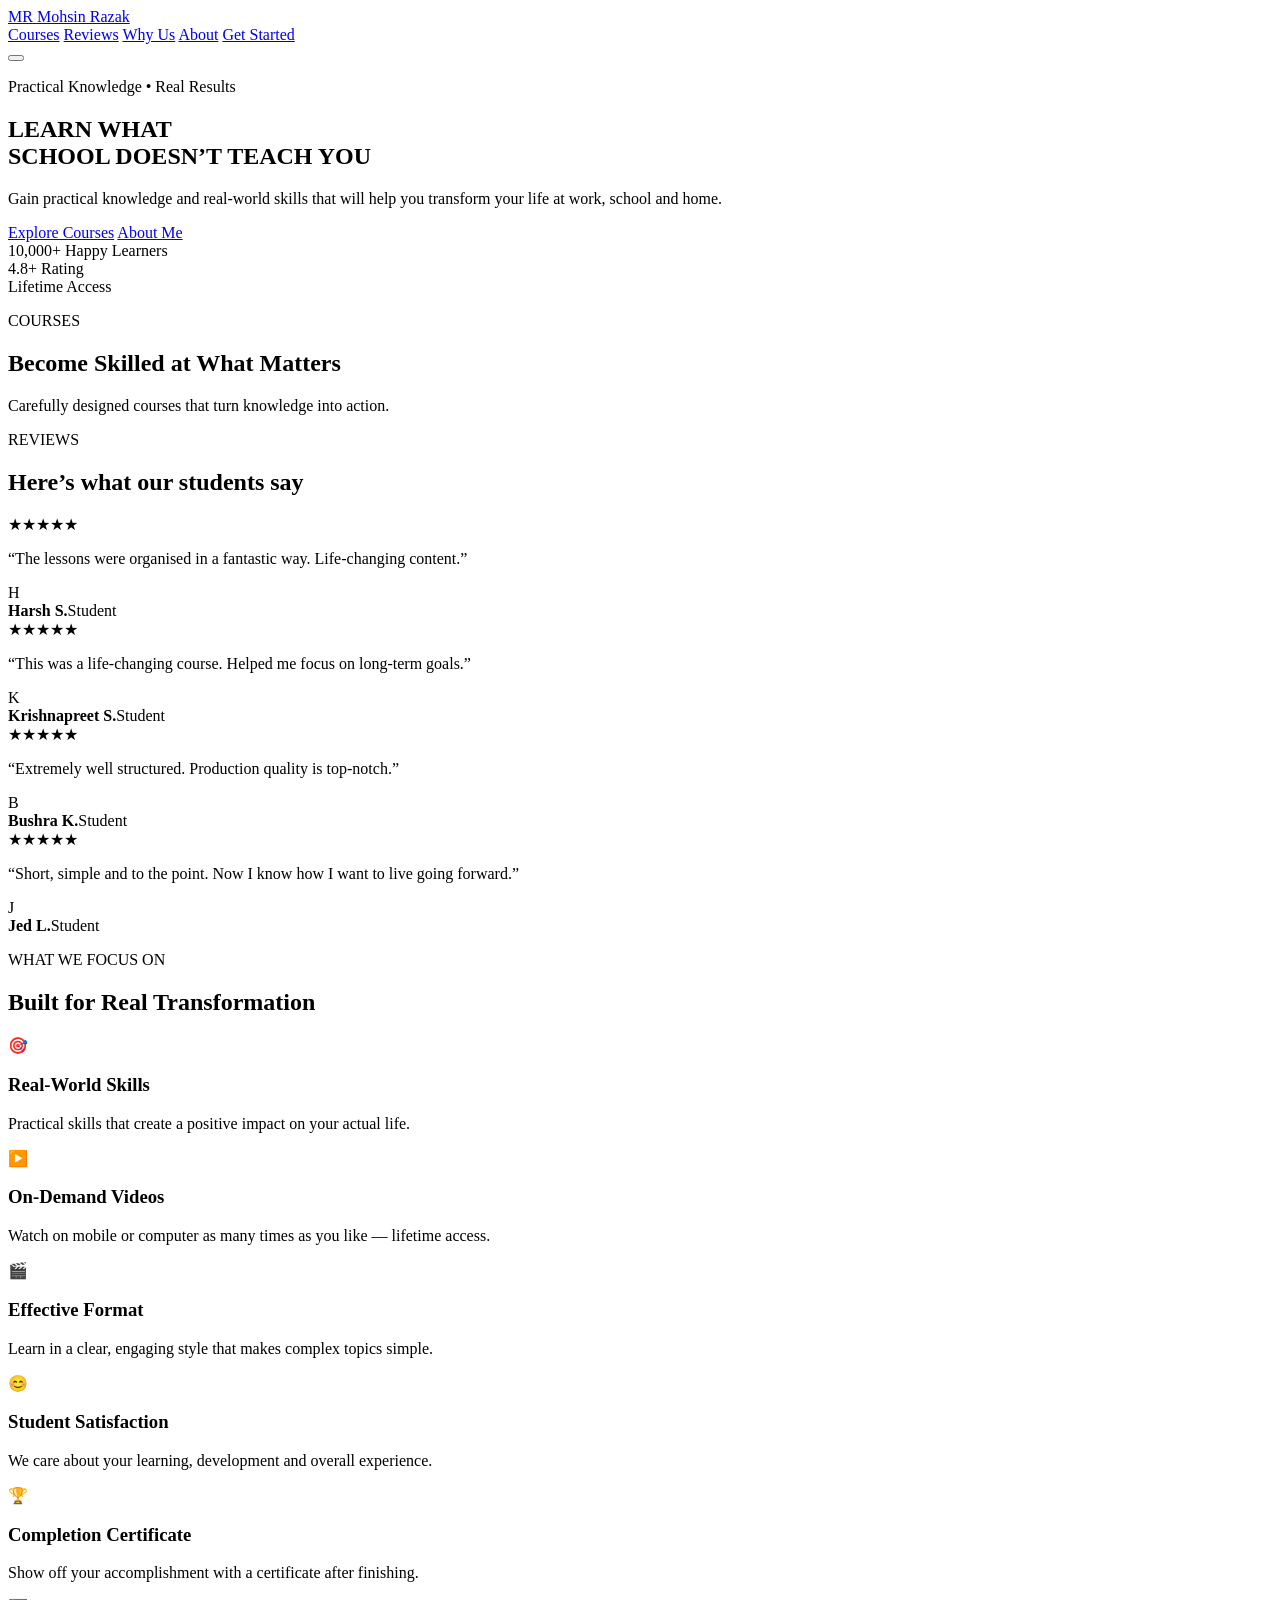
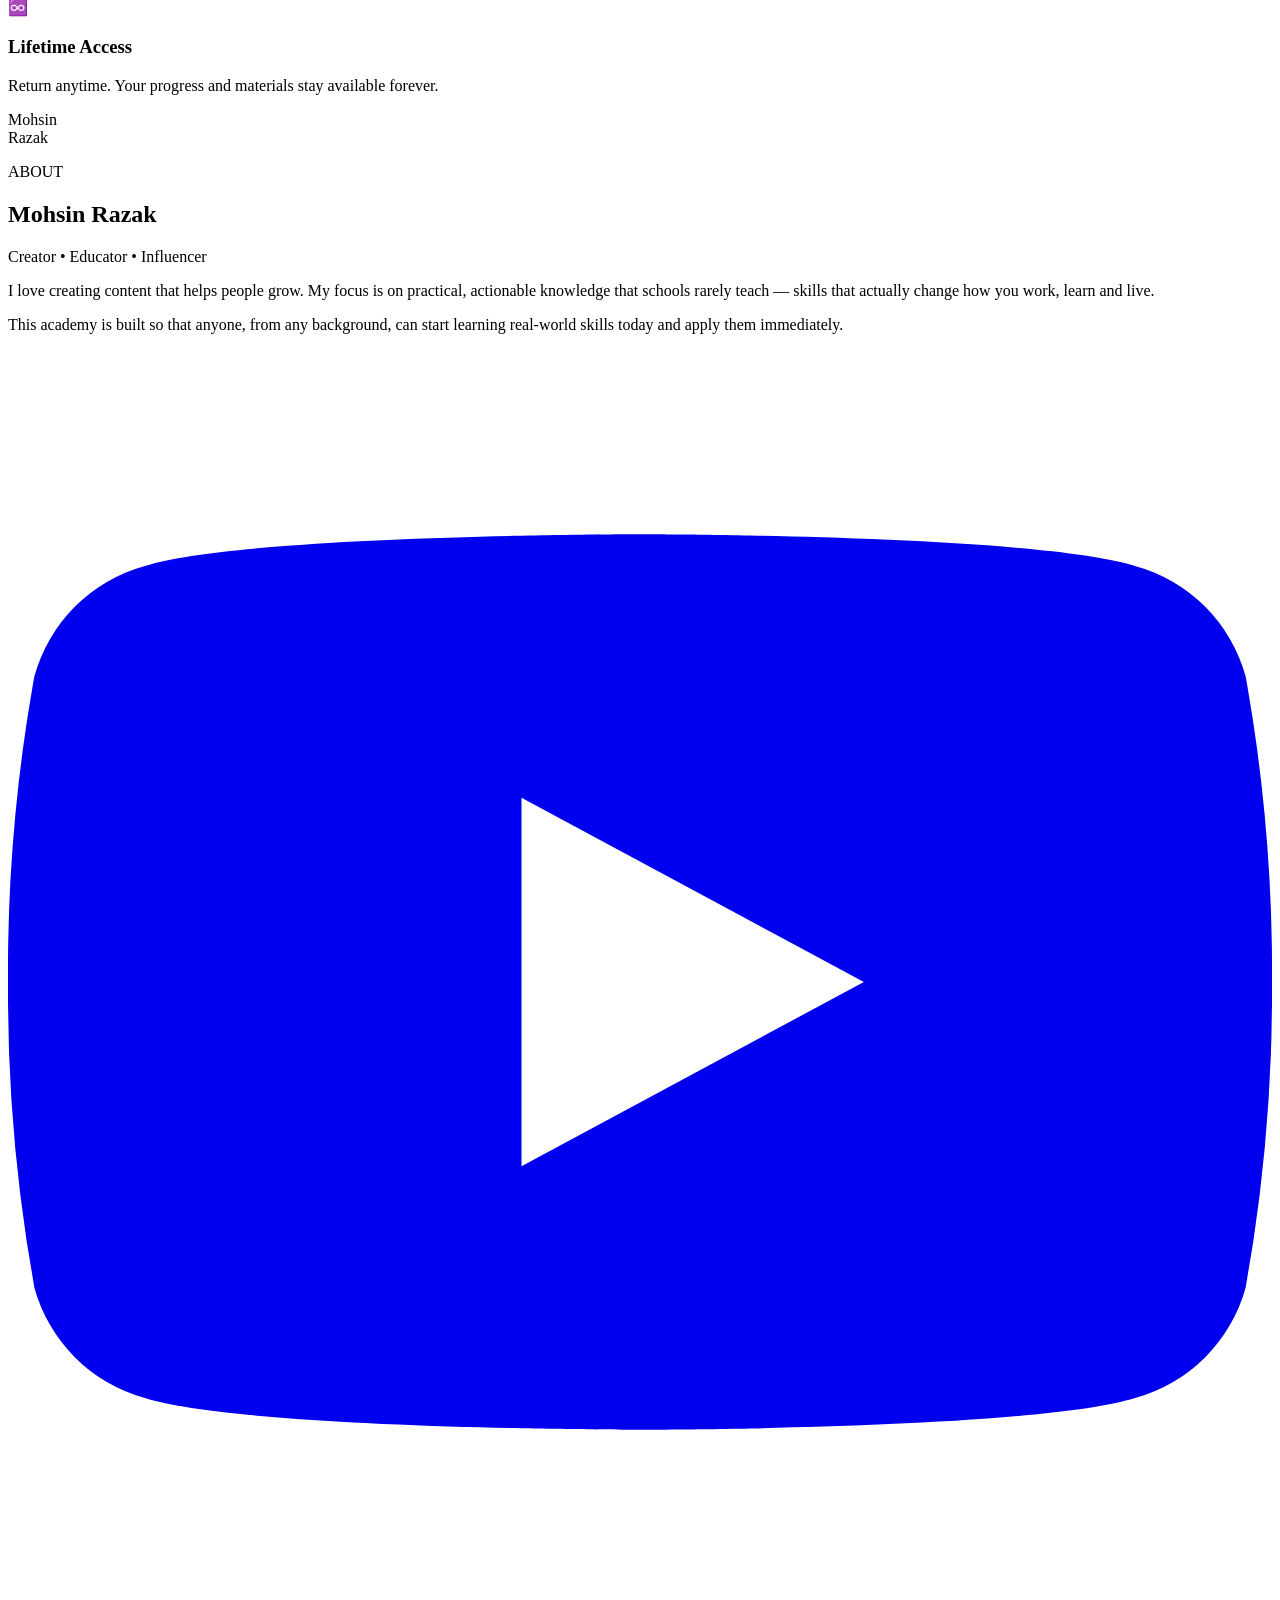
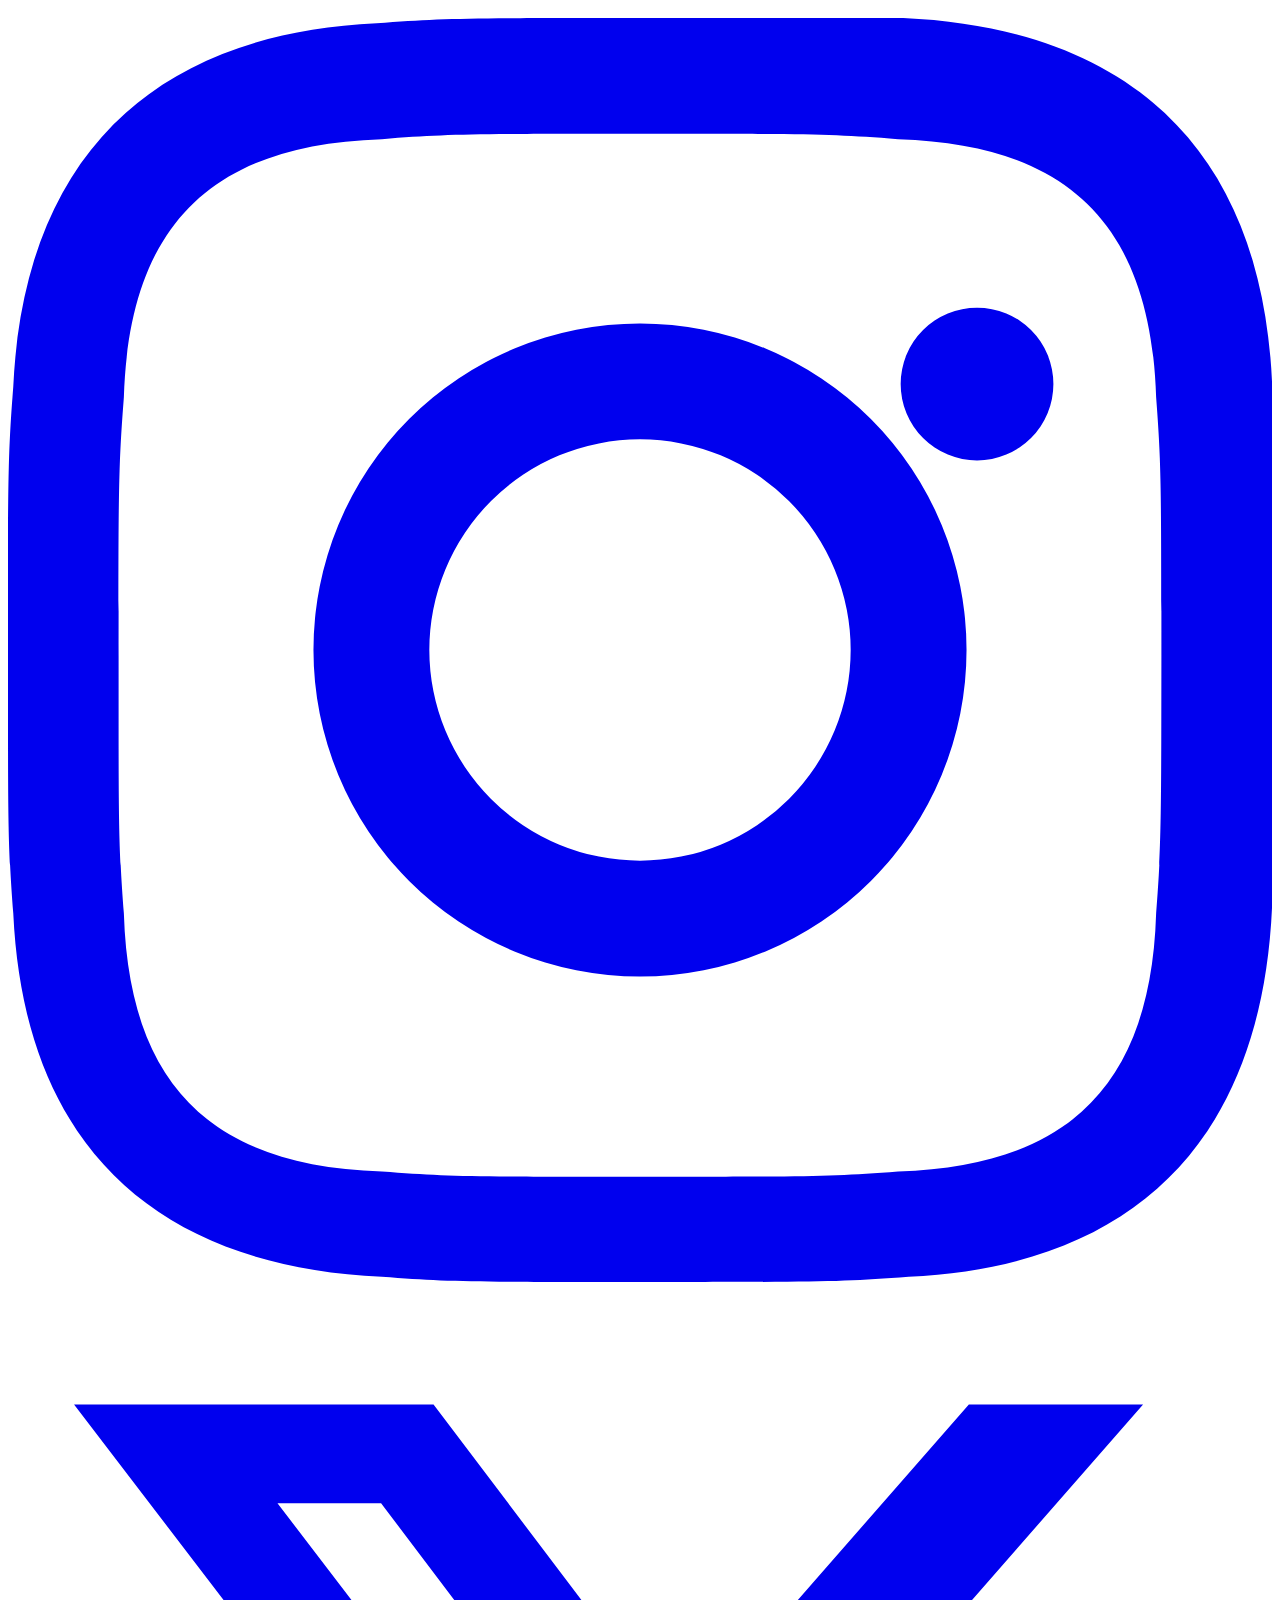
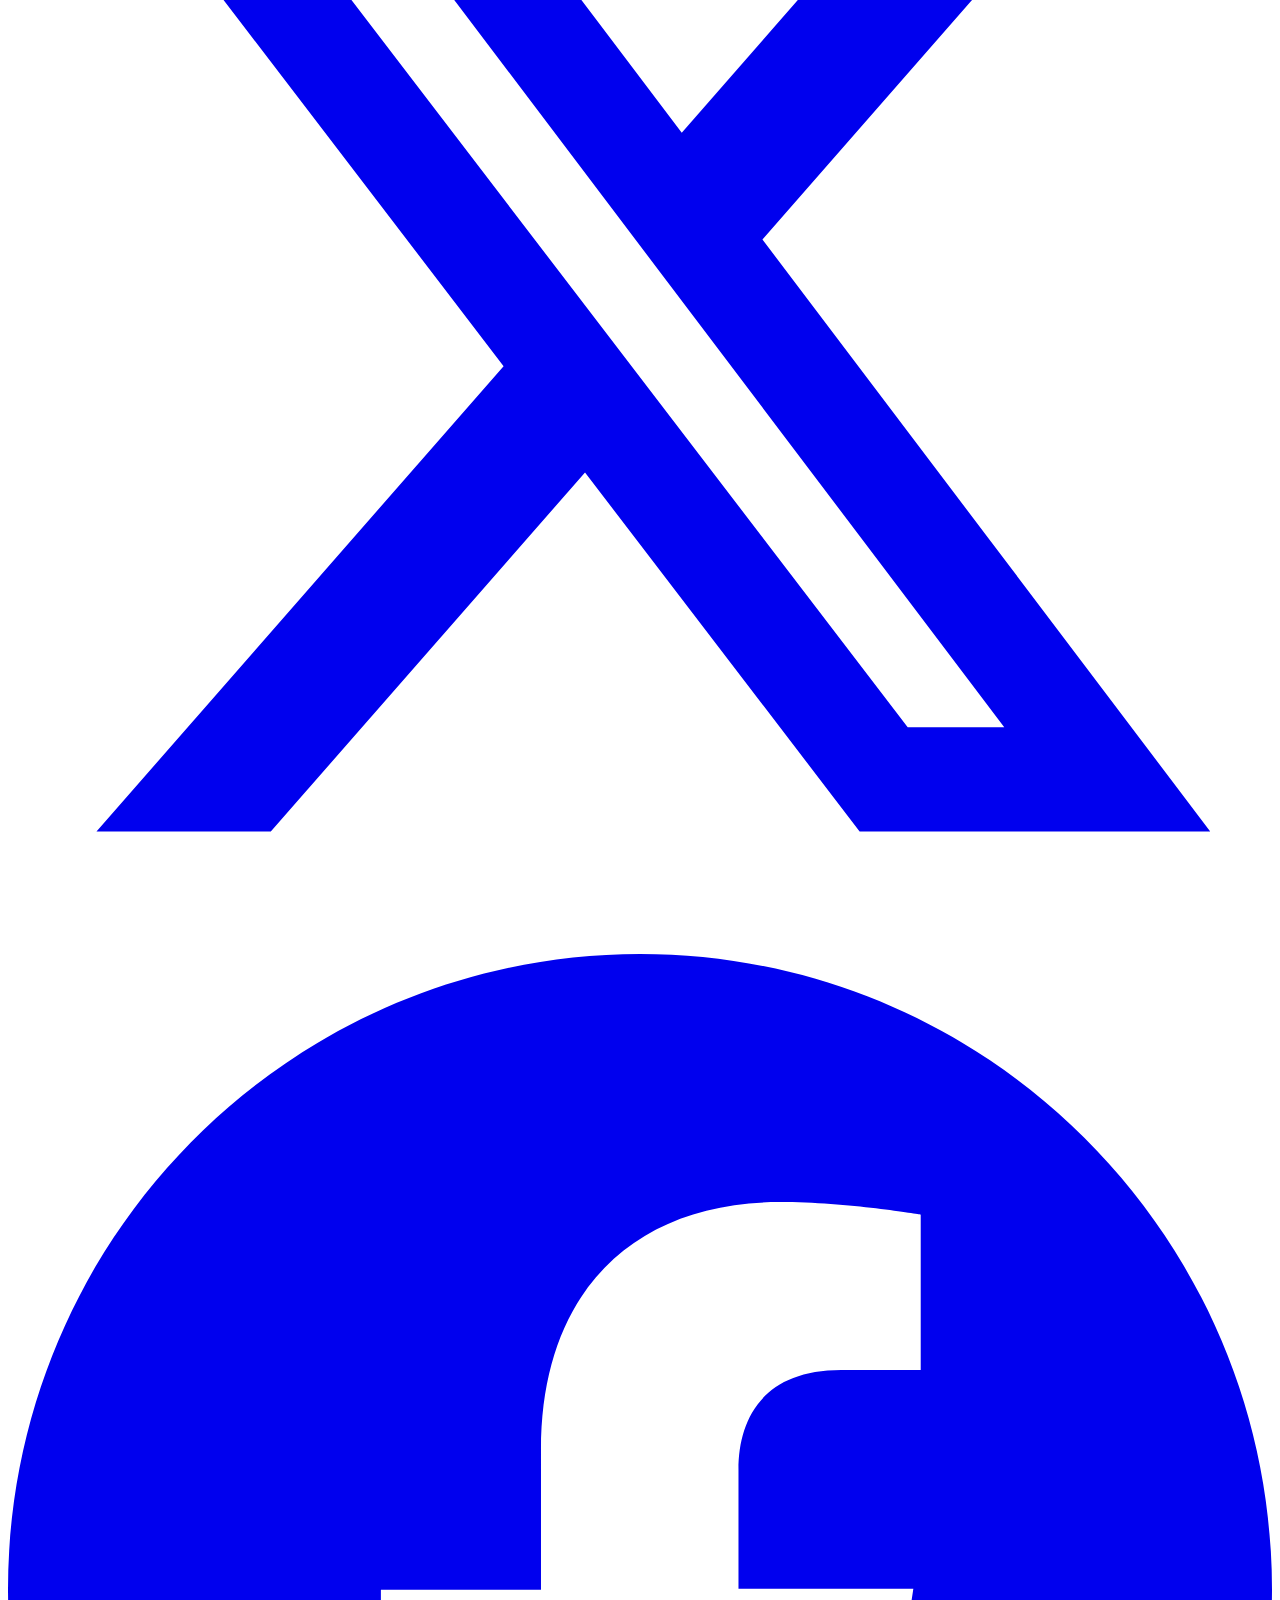
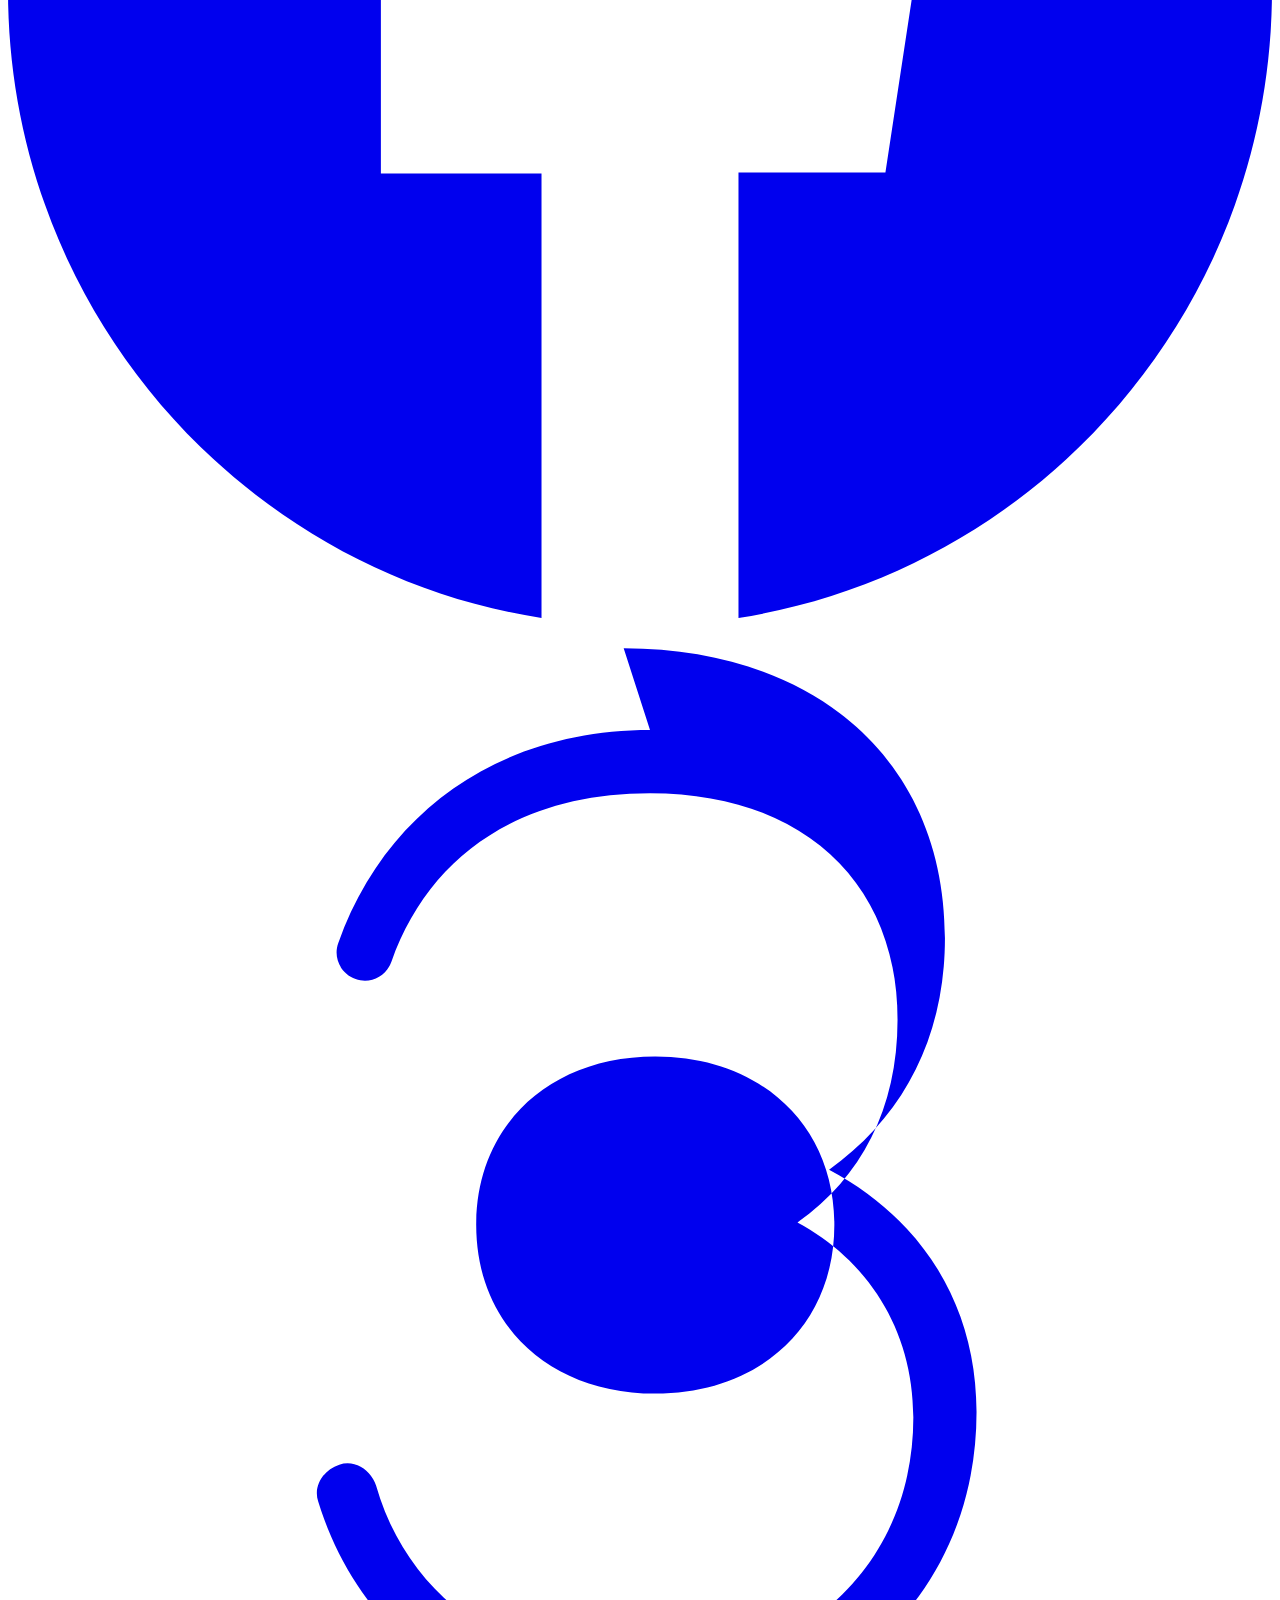
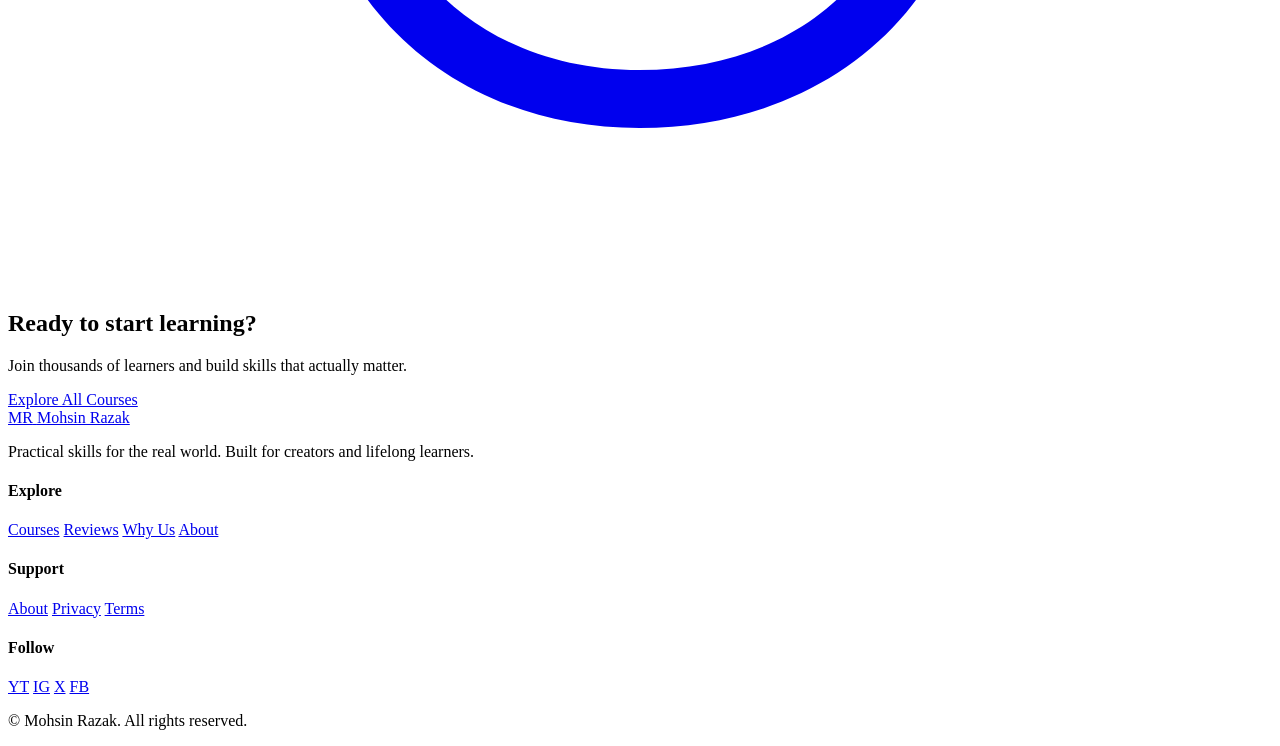
==== index.html @ fc3b3284 "Add files via upload" ====
<!DOCTYPE html>
<html lang="en">
<head>
  <meta charset="UTF-8" />
  <meta name="viewport" content="width=device-width, initial-scale=1.0" />
  <title>Mohsin Razak Academy</title>
  <meta name="description" content="Practical skills that transform your life. Learn what school doesn't teach you." />
  <link rel="stylesheet" href="css/styles.css" />
  <link rel="preconnect" href="https://fonts.googleapis.com" />
  <link rel="preconnect" href="https://fonts.gstatic.com" crossorigin />
  <link href="https://fonts.googleapis.com/css2?family=Inter:wght@400;500;600;700;800&family=Outfit:wght@500;600;700;800&display=swap" rel="stylesheet" />
</head>
<body>
  <!-- NAV - No Admin link for public visitors -->
  <header class="header" id="header">
    <div class="container nav-container">
      <a href="#" class="logo">
        <span class="logo-mark" id="logoMark">MR</span>
        <span class="logo-text" id="siteName">Mohsin Razak</span>
      </a>
      <nav class="nav" id="nav">
        <a href="#courses">Courses</a>
        <a href="#testimonials">Reviews</a>
        <a href="#focus">Why Us</a>
        <a href="#about">About</a>
        <a href="#contact" class="btn btn-nav">Get Started</a>
      </nav>
      <button class="nav-toggle" id="navToggle" aria-label="Toggle menu">
        <span></span><span></span><span></span>
      </button>
    </div>
  </header>

  <!-- HERO -->
  <section class="hero" id="home">
    <div class="hero-bg"></div>
    <div class="container hero-content">
      <p class="hero-eyebrow" id="heroEyebrow">Practical Knowledge • Real Results</p>
      <h1 class="hero-title" id="heroTitle">
        LEARN WHAT<br />
        <span class="gradient-text">SCHOOL DOESN’T TEACH YOU</span>
      </h1>
      <p class="hero-desc" id="heroDesc">
        Gain practical knowledge and real-world skills that will help you transform your life at work, school and home.
      </p>
      <div class="hero-actions">
        <a href="#courses" class="btn btn-primary">Explore Courses</a>
        <a href="#about" class="btn btn-outline">About Me</a>
      </div>
      <div class="hero-stats">
        <div class="stat">
          <span class="stat-num" id="statLearners">10,000+</span>
          <span class="stat-label">Happy Learners</span>
        </div>
        <div class="stat-divider"></div>
        <div class="stat">
          <span class="stat-num" id="statRating">4.8+</span>
          <span class="stat-label">Rating</span>
        </div>
        <div class="stat-divider"></div>
        <div class="stat">
          <span class="stat-num">Lifetime</span>
          <span class="stat-label">Access</span>
        </div>
      </div>
    </div>
  </section>

  <!-- COURSES -->
  <section class="section courses" id="courses">
    <div class="container">
      <div class="section-header">
        <p class="section-eyebrow">COURSES</p>
        <h2 class="section-title" id="coursesTitle">Become Skilled at What Matters</h2>
        <p class="section-desc" id="coursesDesc">Carefully designed courses that turn knowledge into action.</p>
      </div>
      <div class="course-grid" id="courseGrid">
        <!-- Filled by JS from localStorage or defaults -->
      </div>
    </div>
  </section>

  <!-- TESTIMONIALS -->
  <section class="section testimonials" id="testimonials">
    <div class="container">
      <div class="section-header">
        <p class="section-eyebrow">REVIEWS</p>
        <h2 class="section-title">Here’s what our students say</h2>
      </div>
      <div class="testimonial-grid" id="testimonialGrid">
        <!-- Defaults; can be extended later -->
        <div class="testimonial-card">
          <div class="stars">★★★★★</div>
          <p class="testimonial-text">“The lessons were organised in a fantastic way. Life-changing content.”</p>
          <div class="testimonial-author">
            <div class="avatar">H</div>
            <div><strong>Harsh S.</strong><span>Student</span></div>
          </div>
        </div>
        <div class="testimonial-card">
          <div class="stars">★★★★★</div>
          <p class="testimonial-text">“This was a life-changing course. Helped me focus on long-term goals.”</p>
          <div class="testimonial-author">
            <div class="avatar">K</div>
            <div><strong>Krishnapreet S.</strong><span>Student</span></div>
          </div>
        </div>
        <div class="testimonial-card">
          <div class="stars">★★★★★</div>
          <p class="testimonial-text">“Extremely well structured. Production quality is top-notch.”</p>
          <div class="testimonial-author">
            <div class="avatar">B</div>
            <div><strong>Bushra K.</strong><span>Student</span></div>
          </div>
        </div>
        <div class="testimonial-card">
          <div class="stars">★★★★★</div>
          <p class="testimonial-text">“Short, simple and to the point. Now I know how I want to live going forward.”</p>
          <div class="testimonial-author">
            <div class="avatar">J</div>
            <div><strong>Jed L.</strong><span>Student</span></div>
          </div>
        </div>
      </div>
    </div>
  </section>

  <!-- FOCUS -->
  <section class="section focus" id="focus">
    <div class="container">
      <div class="section-header">
        <p class="section-eyebrow">WHAT WE FOCUS ON</p>
        <h2 class="section-title">Built for Real Transformation</h2>
      </div>
      <div class="focus-grid">
        <div class="focus-card">
          <div class="focus-icon">🎯</div>
          <h3>Real-World Skills</h3>
          <p>Practical skills that create a positive impact on your actual life.</p>
        </div>
        <div class="focus-card">
          <div class="focus-icon">▶️</div>
          <h3>On-Demand Videos</h3>
          <p>Watch on mobile or computer as many times as you like — lifetime access.</p>
        </div>
        <div class="focus-card">
          <div class="focus-icon">🎬</div>
          <h3>Effective Format</h3>
          <p>Learn in a clear, engaging style that makes complex topics simple.</p>
        </div>
        <div class="focus-card">
          <div class="focus-icon">😊</div>
          <h3>Student Satisfaction</h3>
          <p>We care about your learning, development and overall experience.</p>
        </div>
        <div class="focus-card">
          <div class="focus-icon">🏆</div>
          <h3>Completion Certificate</h3>
          <p>Show off your accomplishment with a certificate after finishing.</p>
        </div>
        <div class="focus-card">
          <div class="focus-icon">♾️</div>
          <h3>Lifetime Access</h3>
          <p>Return anytime. Your progress and materials stay available forever.</p>
        </div>
      </div>
    </div>
  </section>

  <!-- ABOUT -->
  <section class="section about" id="about">
    <div class="container about-grid">
      <div class="about-image" id="aboutImageWrap">
        <div class="about-placeholder" id="aboutPlaceholder">Mohsin<br>Razak</div>
      </div>
      <div class="about-content">
        <p class="section-eyebrow">ABOUT</p>
        <h2 class="section-title" id="aboutName">Mohsin Razak</h2>
        <p class="about-role" id="aboutRole">Creator • Educator • Influencer</p>
        <p class="about-text" id="aboutText1">
          I love creating content that helps people grow. My focus is on practical, actionable knowledge that schools rarely teach — skills that actually change how you work, learn and live.
        </p>
        <p class="about-text" id="aboutText2">
          This academy is built so that anyone, from any background, can start learning real-world skills today and apply them immediately.
        </p>
        <div class="social-links" id="socialLinks">
          <a href="#" class="social-btn" id="linkYoutube" target="_blank" rel="noopener" aria-label="YouTube">
            <svg viewBox="0 0 24 24" fill="currentColor"><path d="M23.5 6.2a3 3 0 0 0-2.1-2.1C19.5 3.5 12 3.5 12 3.5s-7.5 0-9.4.6A3 3 0 0 0 .5 6.2 31.5 31.5 0 0 0 0 12a31.5 31.5 0 0 0 .5 5.8 3 3 0 0 0 2.1 2.1c1.9.6 9.4.6 9.4.6s7.5 0 9.4-.6a3 3 0 0 0 2.1-2.1A31.5 31.5 0 0 0 24 12a31.5 31.5 0 0 0-.5-5.8zM9.75 15.5v-7l6.5 3.5-6.5 3.5z"/></svg>
          </a>
          <a href="#" class="social-btn" id="linkInstagram" target="_blank" rel="noopener" aria-label="Instagram">
            <svg viewBox="0 0 24 24" fill="currentColor"><path d="M12 2.2c3.2 0 3.6 0 4.9.1 3.3.1 4.8 1.7 4.9 4.9.1 1.3.1 1.7.1 4.9s0 3.6-.1 4.9c-.1 3.2-1.6 4.8-4.9 4.9-1.3.1-1.7.1-4.9.1s-3.6 0-4.9-.1c-3.3-.1-4.8-1.7-4.9-4.9-.1-1.3-.1-1.7-.1-4.9s0-3.6.1-4.9c.1-3.2 1.6-4.8 4.9-4.9 1.3-.1 1.7-.1 4.9-.1zM12 0C8.7 0 8.3 0 7 .1 2.7.3.3 2.7.1 7 0 8.3 0 8.7 0 12s0 3.7.1 5c.2 4.3 2.6 6.7 7 6.9 1.3.1 1.7.1 5 .1s3.7 0 5-.1c4.3-.2 6.7-2.6 6.9-7 .1-1.3.1-1.7.1-5s0-3.7-.1-5c-.2-4.3-2.6-6.7-7-6.9C15.7 0 15.3 0 12 0zm0 5.8a6.2 6.2 0 1 0 0 12.4 6.2 6.2 0 0 0 0-12.4zM12 16a4 4 0 1 1 0-8 4 4 0 0 1 0 8zm6.4-10.5a1.4 1.4 0 1 0 0 2.9 1.4 1.4 0 0 0 0-2.9z"/></svg>
          </a>
          <a href="#" class="social-btn" id="linkTwitter" target="_blank" rel="noopener" aria-label="X / Twitter">
            <svg viewBox="0 0 24 24" fill="currentColor"><path d="M18.244 2.25h3.308l-7.227 8.26 8.502 11.24H16.17l-5.214-6.817L4.99 21.75H1.68l7.73-8.835L1.254 2.25H8.08l4.713 6.231zm-1.161 17.52h1.833L7.084 4.126H5.117z"/></svg>
          </a>
          <a href="#" class="social-btn" id="linkFacebook" target="_blank" rel="noopener" aria-label="Facebook">
            <svg viewBox="0 0 24 24" fill="currentColor"><path d="M24 12.07C24 5.41 18.63 0 12 0S0 5.41 0 12.07C0 18.1 4.39 23.1 10.13 24v-8.44H7.08v-3.49h3.04V9.41c0-3.02 1.79-4.7 4.53-4.7 1.31 0 2.68.24 2.68.24v2.95h-1.51c-1.49 0-1.95.93-1.95 1.89v2.26h3.32l-.53 3.49h-2.79V24C19.61 23.1 24 18.1 24 12.07z"/></svg>
          </a>
          <a href="#" class="social-btn" id="linkThreads" target="_blank" rel="noopener" aria-label="Threads">
            <svg viewBox="0 0 24 24" fill="currentColor"><path d="M12.19 2.05c-2.85 0-5.04 1.55-5.92 4.05-.1.28.05.58.33.68.28.1.58-.05.68-.33.7-1.98 2.4-3.2 4.91-3.2 2.88 0 4.7 1.68 4.7 4.3 0 1.7-.7 3-1.9 3.85 1.3.7 2.2 2 2.2 3.7 0 2.8-2.1 4.8-5.2 4.8-2.5 0-4.4-1.4-5-3.5-.1-.3-.4-.5-.7-.4-.3.1-.5.4-.4.7.8 2.6 3.1 4.3 6.1 4.3 3.7 0 6.4-2.5 6.4-6 0-2.1-1.1-3.7-2.8-4.6 1.4-1 2.2-2.5 2.2-4.4 0-3.4-2.5-5.5-6.1-5.5zm.1 12.6c-2 0-3.4-1.3-3.4-3.2 0-1.9 1.4-3.2 3.4-3.2s3.4 1.3 3.4 3.2c0 1.9-1.4 3.2-3.4 3.2z"/></svg>
          </a>
        </div>
      </div>
    </div>
  </section>

  <!-- CTA -->
  <section class="section cta" id="contact">
    <div class="container cta-box">
      <h2 id="ctaTitle">Ready to start learning?</h2>
      <p id="ctaDesc">Join thousands of learners and build skills that actually matter.</p>
      <a href="#courses" class="btn btn-primary btn-lg">Explore All Courses</a>
    </div>
  </section>

  <!-- FOOTER -->
  <footer class="footer">
    <div class="container footer-grid">
      <div class="footer-brand">
        <a href="#" class="logo">
          <span class="logo-mark" id="footerLogoMark">MR</span>
          <span class="logo-text" id="footerSiteName">Mohsin Razak</span>
        </a>
        <p id="footerTagline">Practical skills for the real world. Built for creators and lifelong learners.</p>
      </div>
      <div class="footer-links">
        <h4>Explore</h4>
        <a href="#courses">Courses</a>
        <a href="#testimonials">Reviews</a>
        <a href="#focus">Why Us</a>
        <a href="#about">About</a>
      </div>
      <div class="footer-links">
        <h4>Support</h4>
        <a href="#about">About</a>
        <a href="#">Privacy</a>
        <a href="#">Terms</a>
      </div>
      <div class="footer-social">
        <h4>Follow</h4>
        <div class="social-links">
          <a href="#" class="social-btn" id="footerYt" target="_blank" rel="noopener">YT</a>
          <a href="#" class="social-btn" id="footerIg" target="_blank" rel="noopener">IG</a>
          <a href="#" class="social-btn" id="footerX" target="_blank" rel="noopener">X</a>
          <a href="#" class="social-btn" id="footerFb" target="_blank" rel="noopener">FB</a>
        </div>
      </div>
    </div>
    <div class="footer-bottom">
      <div class="container">
        <p>© <span id="year"></span> <span id="footerCopyName">Mohsin Razak</span>. All rights reserved.</p>
      </div>
    </div>
  </footer>

  <script src="js/content.js"></script>
  <script src="js/main.js"></script>
</body>
</html>
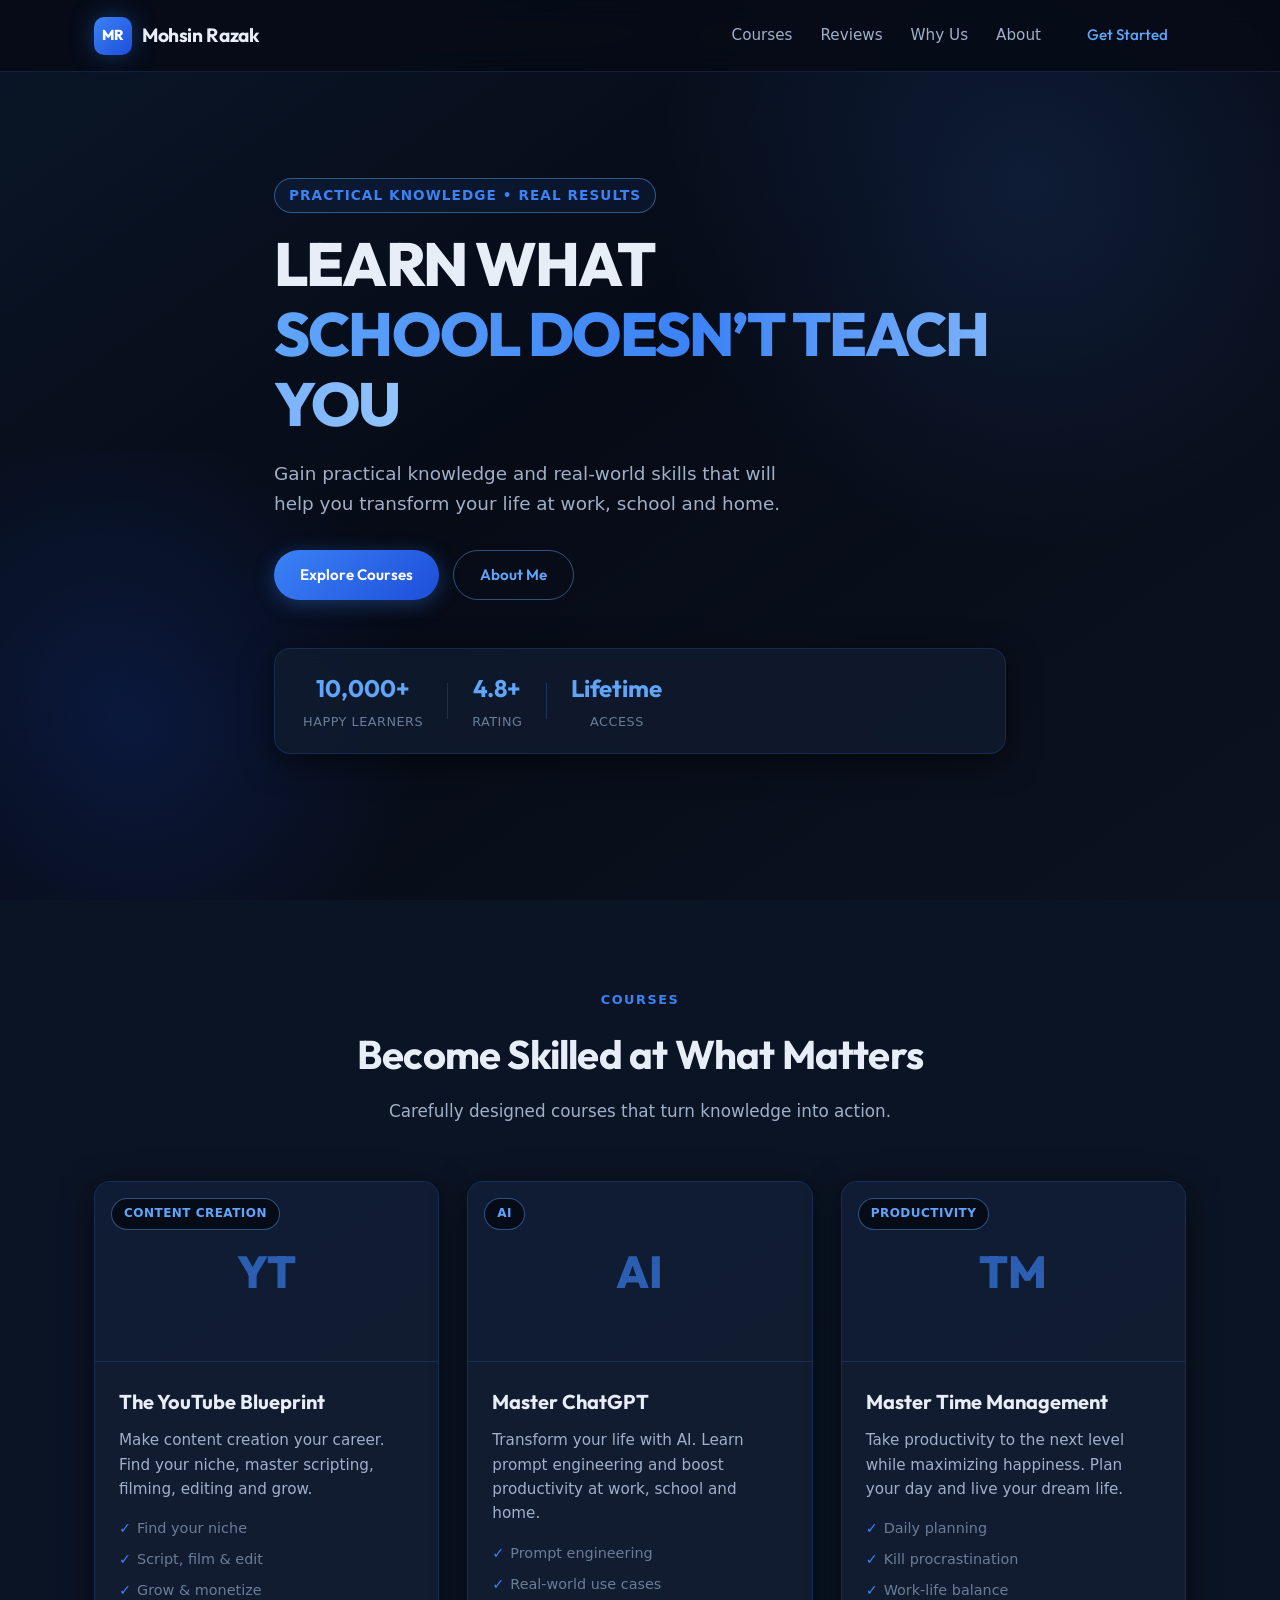
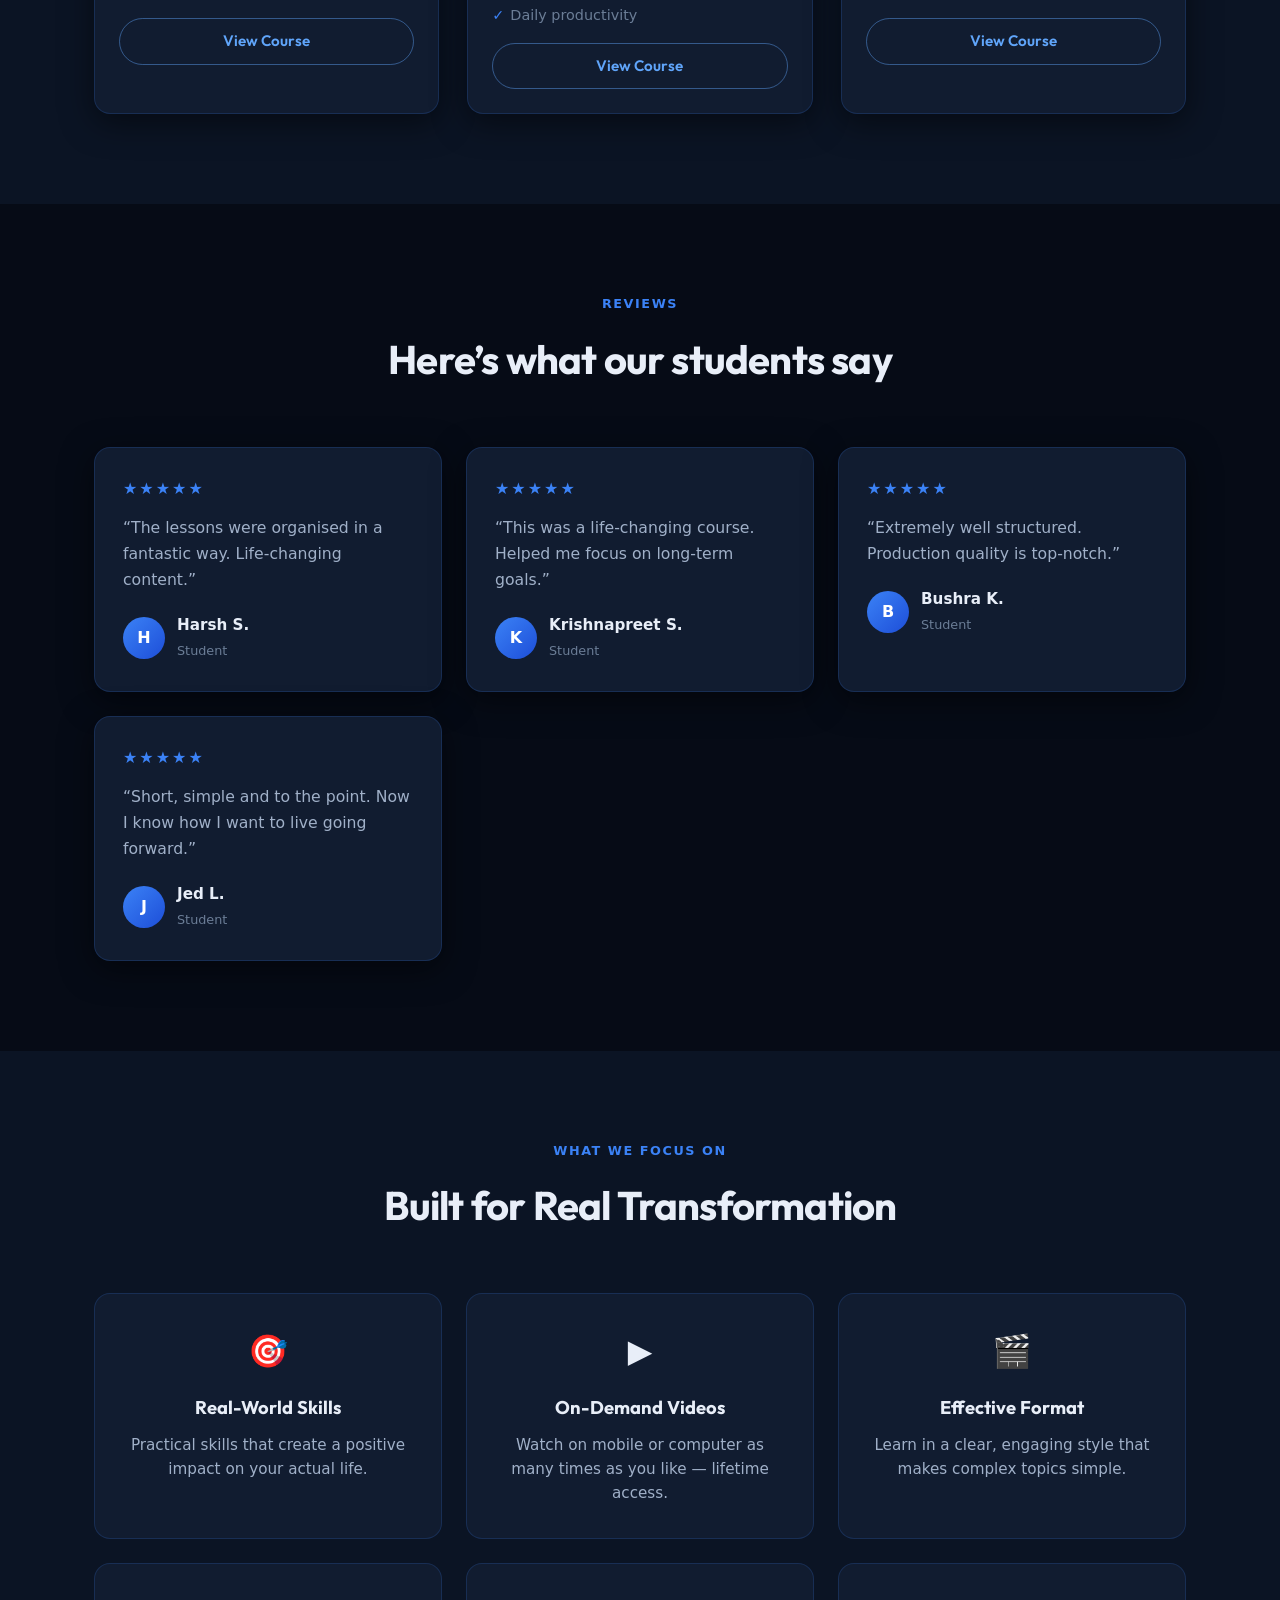
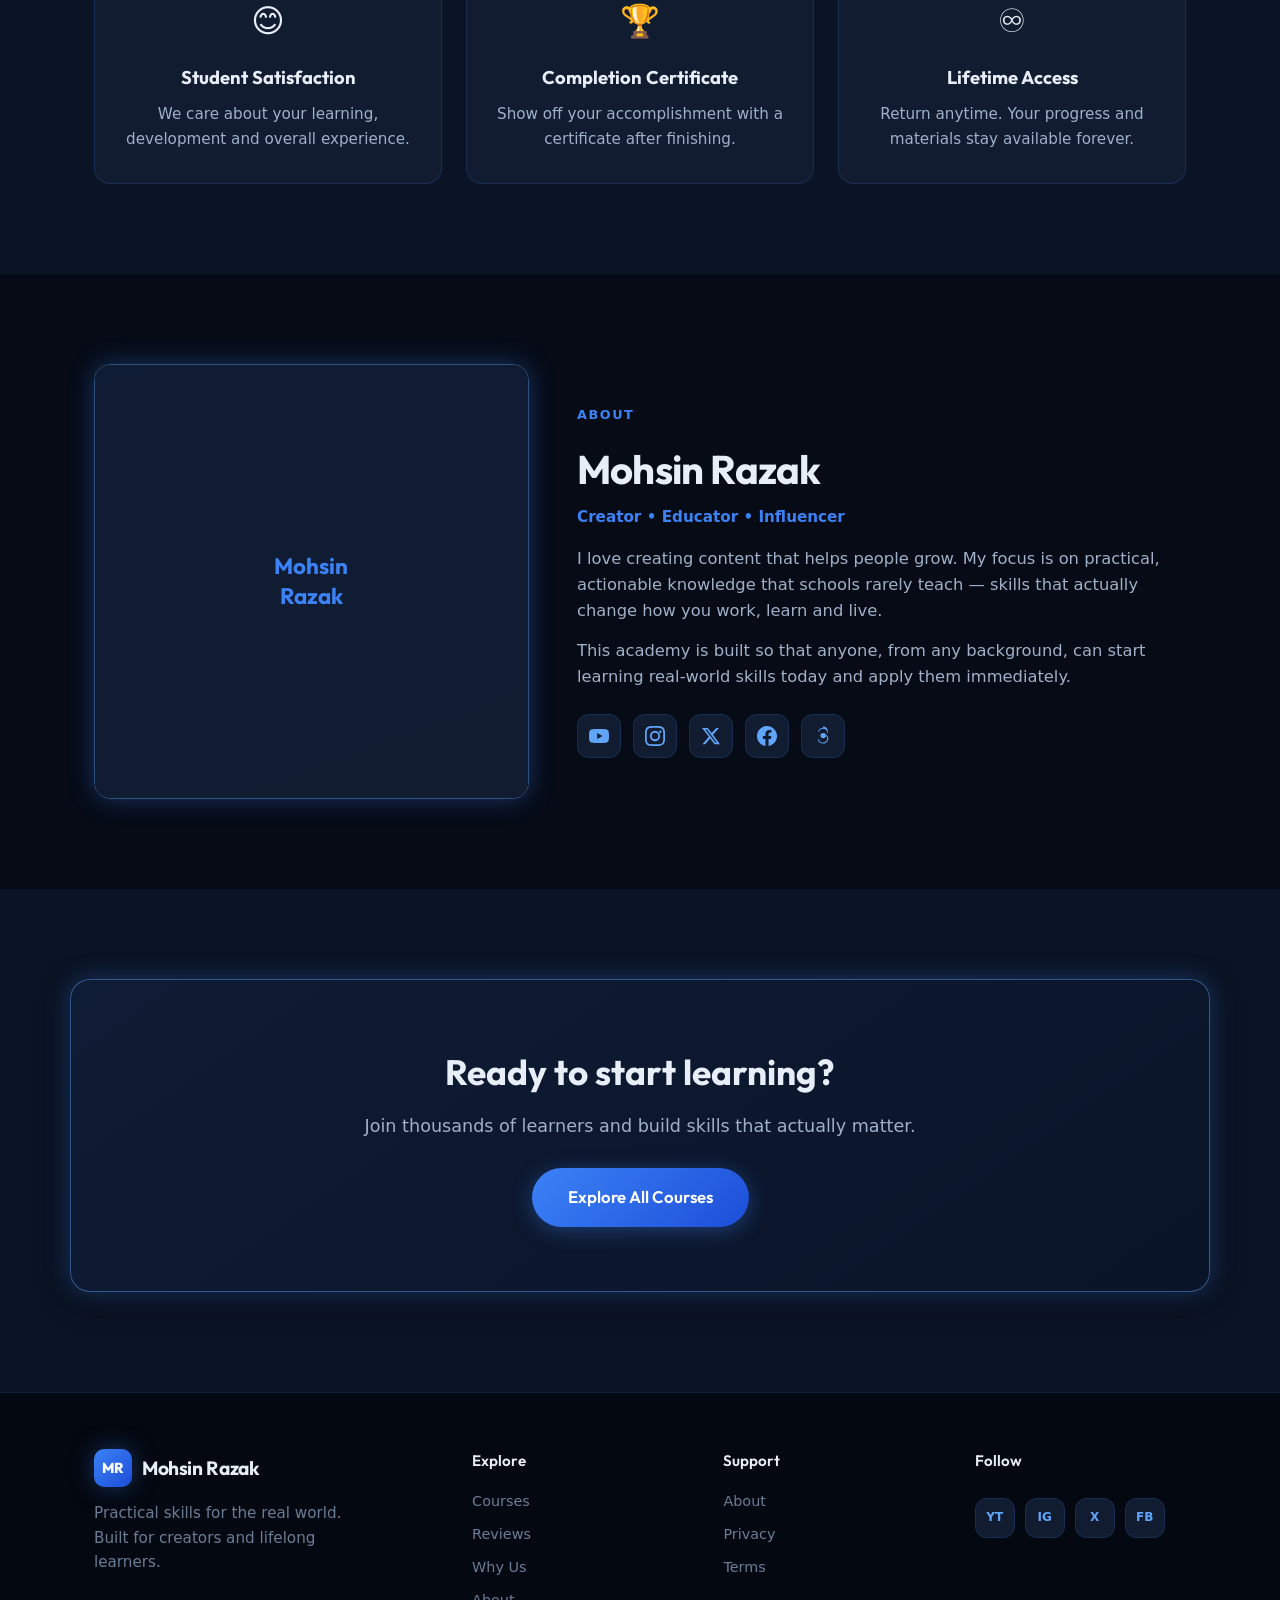
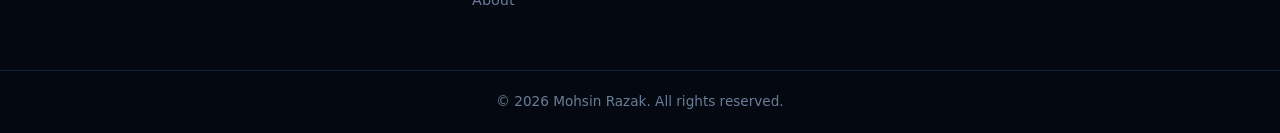
==== commit edd5ee74: "Add files via upload" ====
--- a/index.html
+++ b/index.html
@@ -5,7 +5,7 @@
   <meta name="viewport" content="width=device-width, initial-scale=1.0" />
   <title>Mohsin Razak Academy</title>
   <meta name="description" content="Practical skills that transform your life. Learn what school doesn't teach you." />
-  <link rel="stylesheet" href="css/styles.css" />
+  <link rel="stylesheet" href="styles.css" />
   <link rel="preconnect" href="https://fonts.googleapis.com" />
   <link rel="preconnect" href="https://fonts.gstatic.com" crossorigin />
   <link href="https://fonts.googleapis.com/css2?family=Inter:wght@400;500;600;700;800&family=Outfit:wght@500;600;700;800&display=swap" rel="stylesheet" />
@@ -253,7 +253,7 @@
     </div>
   </footer>
 
-  <script src="js/content.js"></script>
-  <script src="js/main.js"></script>
+  <script src="content.js"></script>
+  <script src="main.js"></script>
 </body>
 </html>
--- a/styles.css
+++ b/styles.css
@@ -0,0 +1,661 @@
+/* ========================================
+   MOHSIN RAZAK ACADEMY
+   Navy / Solid Dark Blue Theme
+   ======================================== */
+
+:root {
+  --bg-deep: #060b16;
+  --bg-main: #0b1424;
+  --bg-card: #111c30;
+  --bg-card-hover: #162640;
+  --navy-mid: #0f1c35;
+
+  --text-primary: #e8eef8;
+  --text-secondary: #a0b0c8;
+  --text-muted: #6b7d96;
+
+  --accent: #3b82f6;
+  --accent-light: #60a5fa;
+  --accent-dim: #1d4ed8;
+  --accent-glow: rgba(59, 130, 246, 0.35);
+  --accent-border: rgba(96, 165, 250, 0.5);
+
+  --gradient-hero: linear-gradient(145deg, #0a1628 0%, #060b16 45%, #0c1220 100%);
+  --gradient-text: linear-gradient(90deg, #60a5fa 0%, #3b82f6 50%, #93c5fd 100%);
+  --gradient-btn: linear-gradient(135deg, #3b82f6 0%, #1d4ed8 100%);
+
+  --border-subtle: 1px solid rgba(59, 130, 246, 0.18);
+  --border-shine: 1px solid rgba(96, 165, 250, 0.45);
+  --shadow-card: 0 8px 32px rgba(0, 0, 0, 0.5);
+  --shadow-glow: 0 0 24px var(--accent-glow);
+
+  --radius: 16px;
+  --radius-sm: 10px;
+  --container: 1140px;
+  --header-h: 72px;
+}
+
+*, *::before, *::after { box-sizing: border-box; margin: 0; padding: 0; }
+html { scroll-behavior: smooth; }
+body {
+  font-family: 'Inter', system-ui, sans-serif;
+  background: var(--bg-deep);
+  color: var(--text-primary);
+  line-height: 1.6;
+  overflow-x: hidden;
+}
+img { max-width: 100%; display: block; }
+a { text-decoration: none; color: inherit; }
+ul { list-style: none; }
+
+.container {
+  width: 100%;
+  max-width: var(--container);
+  margin: 0 auto;
+  padding: 0 24px;
+}
+
+.header {
+  position: fixed;
+  top: 0; left: 0; right: 0;
+  height: var(--header-h);
+  z-index: 1000;
+  background: rgba(6, 11, 22, 0.88);
+  backdrop-filter: blur(14px);
+  border-bottom: var(--border-subtle);
+  transition: background 0.3s;
+}
+.header.scrolled {
+  background: rgba(6, 11, 22, 0.97);
+  box-shadow: 0 4px 20px rgba(0,0,0,0.45);
+}
+
+.nav-container {
+  display: flex;
+  align-items: center;
+  justify-content: space-between;
+  height: 100%;
+}
+
+.logo {
+  display: flex;
+  align-items: center;
+  gap: 10px;
+  font-family: 'Outfit', sans-serif;
+  font-weight: 700;
+  font-size: 1.2rem;
+}
+.logo-mark {
+  width: 38px; height: 38px;
+  display: grid; place-items: center;
+  background: var(--gradient-btn);
+  color: #fff;
+  border-radius: 10px;
+  font-weight: 800;
+  font-size: 0.9rem;
+  box-shadow: var(--shadow-glow);
+}
+.logo-text { letter-spacing: -0.02em; }
+
+.nav {
+  display: flex;
+  align-items: center;
+  gap: 28px;
+}
+.nav a {
+  font-size: 0.95rem;
+  font-weight: 500;
+  color: var(--text-secondary);
+  transition: color 0.2s;
+}
+.nav a:hover { color: var(--accent-light); }
+.btn-nav {
+  padding: 8px 18px !important;
+  background: transparent;
+  border: var(--border-shine);
+  border-radius: 999px;
+  color: var(--accent-light) !important;
+}
+.btn-nav:hover {
+  background: rgba(59, 130, 246, 0.12);
+  box-shadow: var(--shadow-glow);
+}
+
+.nav-toggle {
+  display: none;
+  flex-direction: column;
+  gap: 5px;
+  background: none;
+  border: none;
+  cursor: pointer;
+  padding: 6px;
+}
+.nav-toggle span {
+  display: block;
+  width: 24px; height: 2px;
+  background: var(--accent-light);
+  border-radius: 2px;
+}
+
+.btn {
+  display: inline-flex;
+  align-items: center;
+  justify-content: center;
+  gap: 8px;
+  padding: 12px 26px;
+  font-family: 'Outfit', sans-serif;
+  font-weight: 600;
+  font-size: 0.95rem;
+  border-radius: 999px;
+  border: none;
+  cursor: pointer;
+  transition: all 0.25s ease;
+}
+.btn-primary {
+  background: var(--gradient-btn);
+  color: #fff;
+  box-shadow: 0 4px 20px var(--accent-glow);
+}
+.btn-primary:hover {
+  transform: translateY(-2px);
+  box-shadow: 0 8px 28px var(--accent-glow);
+}
+.btn-outline {
+  background: transparent;
+  color: var(--accent-light);
+  border: var(--border-shine);
+}
+.btn-outline:hover {
+  background: rgba(59, 130, 246, 0.1);
+  box-shadow: var(--shadow-glow);
+}
+.btn-card {
+  width: 100%;
+  margin-top: 16px;
+  background: transparent;
+  color: var(--accent-light);
+  border: var(--border-shine);
+  padding: 10px 20px;
+}
+.btn-card:hover {
+  background: rgba(59, 130, 246, 0.12);
+  box-shadow: var(--shadow-glow);
+}
+.btn-lg { padding: 16px 36px; font-size: 1.05rem; }
+
+.hero {
+  position: relative;
+  min-height: 100vh;
+  display: flex;
+  align-items: center;
+  padding: calc(var(--header-h) + 40px) 0 80px;
+  overflow: hidden;
+}
+.hero-bg {
+  position: absolute;
+  inset: 0;
+  background: var(--gradient-hero);
+  z-index: -1;
+}
+.hero-bg::before {
+  content: '';
+  position: absolute;
+  top: -20%; right: -10%;
+  width: 60%; height: 80%;
+  background: radial-gradient(circle, rgba(59, 130, 246, 0.14) 0%, transparent 70%);
+  pointer-events: none;
+}
+.hero-bg::after {
+  content: '';
+  position: absolute;
+  bottom: -10%; left: -15%;
+  width: 50%; height: 60%;
+  background: radial-gradient(circle, rgba(29, 78, 216, 0.2) 0%, transparent 70%);
+  pointer-events: none;
+}
+
+.hero-content { max-width: 780px; }
+.hero-eyebrow {
+  display: inline-block;
+  font-size: 0.85rem;
+  font-weight: 600;
+  letter-spacing: 0.08em;
+  text-transform: uppercase;
+  color: var(--accent);
+  margin-bottom: 16px;
+  padding: 6px 14px;
+  border: var(--border-shine);
+  border-radius: 999px;
+  background: rgba(59, 130, 246, 0.08);
+}
+.hero-title {
+  font-family: 'Outfit', sans-serif;
+  font-size: clamp(2.4rem, 6vw, 3.8rem);
+  font-weight: 800;
+  line-height: 1.15;
+  letter-spacing: -0.03em;
+  margin-bottom: 20px;
+}
+.gradient-text {
+  background: var(--gradient-text);
+  -webkit-background-clip: text;
+  -webkit-text-fill-color: transparent;
+  background-clip: text;
+}
+.hero-desc {
+  font-size: 1.15rem;
+  color: var(--text-secondary);
+  max-width: 540px;
+  margin-bottom: 32px;
+}
+.hero-actions {
+  display: flex;
+  flex-wrap: wrap;
+  gap: 14px;
+  margin-bottom: 48px;
+}
+
+.hero-stats {
+  display: flex;
+  flex-wrap: wrap;
+  align-items: center;
+  gap: 24px;
+  padding: 20px 28px;
+  background: rgba(17, 28, 48, 0.75);
+  border: var(--border-subtle);
+  border-radius: var(--radius);
+  backdrop-filter: blur(8px);
+  box-shadow: var(--shadow-card);
+}
+.stat { text-align: center; }
+.stat-num {
+  display: block;
+  font-family: 'Outfit', sans-serif;
+  font-size: 1.5rem;
+  font-weight: 700;
+  color: var(--accent-light);
+}
+.stat-label {
+  font-size: 0.8rem;
+  color: var(--text-muted);
+  text-transform: uppercase;
+  letter-spacing: 0.04em;
+}
+.stat-divider {
+  width: 1px; height: 36px;
+  background: rgba(59, 130, 246, 0.25);
+}
+
+.section { padding: 90px 0; }
+.section-header {
+  text-align: center;
+  max-width: 640px;
+  margin: 0 auto 56px;
+}
+.section-eyebrow {
+  font-size: 0.8rem;
+  font-weight: 600;
+  letter-spacing: 0.12em;
+  text-transform: uppercase;
+  color: var(--accent);
+  margin-bottom: 12px;
+}
+.section-title {
+  font-family: 'Outfit', sans-serif;
+  font-size: clamp(1.8rem, 4vw, 2.5rem);
+  font-weight: 700;
+  letter-spacing: -0.02em;
+  margin-bottom: 12px;
+}
+.section-desc {
+  color: var(--text-secondary);
+  font-size: 1.05rem;
+}
+
+.courses { background: var(--bg-main); }
+.course-grid {
+  display: grid;
+  grid-template-columns: repeat(auto-fit, minmax(300px, 1fr));
+  gap: 28px;
+}
+.course-card {
+  background: var(--bg-card);
+  border: var(--border-subtle);
+  border-radius: var(--radius);
+  overflow: hidden;
+  transition: all 0.3s ease;
+  box-shadow: var(--shadow-card);
+  position: relative;
+}
+.course-card:hover {
+  transform: translateY(-6px);
+  border-color: var(--accent-border);
+  box-shadow: var(--shadow-glow), var(--shadow-card);
+  background: var(--bg-card-hover);
+}
+.course-badge {
+  position: absolute;
+  top: 16px; left: 16px;
+  z-index: 2;
+  font-size: 0.75rem;
+  font-weight: 600;
+  letter-spacing: 0.04em;
+  text-transform: uppercase;
+  padding: 5px 12px;
+  background: rgba(6, 11, 22, 0.9);
+  color: var(--accent-light);
+  border: var(--border-shine);
+  border-radius: 999px;
+}
+.course-image {
+  height: 180px;
+  background: linear-gradient(145deg, var(--navy-mid), var(--bg-card));
+  display: grid;
+  place-items: center;
+  border-bottom: var(--border-subtle);
+  overflow: hidden;
+}
+.course-image img {
+  width: 100%;
+  height: 100%;
+  object-fit: cover;
+}
+.course-placeholder {
+  font-family: 'Outfit', sans-serif;
+  font-size: 2.8rem;
+  font-weight: 800;
+  color: var(--accent);
+  opacity: 0.65;
+}
+.course-body { padding: 24px; }
+.course-body h3 {
+  font-family: 'Outfit', sans-serif;
+  font-size: 1.25rem;
+  font-weight: 700;
+  margin-bottom: 10px;
+}
+.course-body > p {
+  color: var(--text-secondary);
+  font-size: 0.95rem;
+  margin-bottom: 16px;
+}
+.course-points {
+  display: flex;
+  flex-direction: column;
+  gap: 8px;
+}
+.course-points li {
+  font-size: 0.9rem;
+  color: var(--text-muted);
+  padding-left: 18px;
+  position: relative;
+}
+.course-points li::before {
+  content: '✓';
+  position: absolute;
+  left: 0;
+  color: var(--accent);
+  font-weight: 700;
+}
+
+.testimonials { background: var(--bg-deep); }
+.testimonial-grid {
+  display: grid;
+  grid-template-columns: repeat(auto-fit, minmax(260px, 1fr));
+  gap: 24px;
+}
+.testimonial-card {
+  background: var(--bg-card);
+  border: var(--border-subtle);
+  border-radius: var(--radius);
+  padding: 28px;
+  transition: all 0.3s;
+  box-shadow: var(--shadow-card);
+}
+.testimonial-card:hover {
+  border-color: var(--accent-border);
+  box-shadow: var(--shadow-glow);
+}
+.stars {
+  color: var(--accent);
+  font-size: 1rem;
+  letter-spacing: 2px;
+  margin-bottom: 14px;
+}
+.testimonial-text {
+  font-size: 0.98rem;
+  color: var(--text-secondary);
+  margin-bottom: 20px;
+  line-height: 1.65;
+}
+.testimonial-author {
+  display: flex;
+  align-items: center;
+  gap: 12px;
+}
+.avatar {
+  width: 42px; height: 42px;
+  border-radius: 50%;
+  background: var(--gradient-btn);
+  color: #fff;
+  display: grid;
+  place-items: center;
+  font-weight: 700;
+  font-size: 1rem;
+}
+.testimonial-author strong { display: block; font-size: 0.95rem; }
+.testimonial-author span {
+  font-size: 0.8rem;
+  color: var(--text-muted);
+}
+
+.focus { background: var(--bg-main); }
+.focus-grid {
+  display: grid;
+  grid-template-columns: repeat(auto-fit, minmax(280px, 1fr));
+  gap: 24px;
+}
+.focus-card {
+  background: var(--bg-card);
+  border: var(--border-subtle);
+  border-radius: var(--radius);
+  padding: 32px 28px;
+  text-align: center;
+  transition: all 0.3s;
+}
+.focus-card:hover {
+  border-color: var(--accent-border);
+  box-shadow: var(--shadow-glow);
+  transform: translateY(-4px);
+}
+.focus-icon { font-size: 2rem; margin-bottom: 16px; }
+.focus-card h3 {
+  font-family: 'Outfit', sans-serif;
+  font-size: 1.15rem;
+  font-weight: 700;
+  margin-bottom: 10px;
+}
+.focus-card p {
+  color: var(--text-secondary);
+  font-size: 0.95rem;
+}
+
+.about { background: var(--bg-deep); }
+.about-grid {
+  display: grid;
+  grid-template-columns: 1fr 1.4fr;
+  gap: 48px;
+  align-items: center;
+}
+.about-image {
+  border-radius: var(--radius);
+  overflow: hidden;
+  border: var(--border-shine);
+  box-shadow: var(--shadow-glow);
+}
+.about-placeholder {
+  aspect-ratio: 1;
+  background: linear-gradient(160deg, var(--navy-mid), var(--bg-card));
+  display: grid;
+  place-items: center;
+  font-family: 'Outfit', sans-serif;
+  font-size: 1.4rem;
+  font-weight: 700;
+  color: var(--accent);
+  text-align: center;
+  line-height: 1.3;
+}
+.about-image img {
+  width: 100%;
+  height: 100%;
+  object-fit: cover;
+  aspect-ratio: 1;
+}
+.about-role {
+  color: var(--accent);
+  font-weight: 600;
+  font-size: 0.95rem;
+  margin: -8px 0 16px;
+}
+.about-text {
+  color: var(--text-secondary);
+  margin-bottom: 14px;
+  font-size: 1.02rem;
+}
+.social-links {
+  display: flex;
+  flex-wrap: wrap;
+  gap: 12px;
+  margin-top: 24px;
+}
+.social-btn {
+  width: 44px; height: 44px;
+  display: grid;
+  place-items: center;
+  border-radius: 12px;
+  background: var(--bg-card);
+  border: var(--border-subtle);
+  color: var(--accent-light);
+  transition: all 0.25s;
+}
+.social-btn svg { width: 20px; height: 20px; }
+.social-btn:hover {
+  border-color: var(--accent-border);
+  background: rgba(59, 130, 246, 0.12);
+  box-shadow: var(--shadow-glow);
+  transform: translateY(-2px);
+}
+
+.cta {
+  background: var(--bg-main);
+  padding-bottom: 100px;
+}
+.cta-box {
+  text-align: center;
+  padding: 64px 40px;
+  background: linear-gradient(145deg, #0f1c35, #0a1428);
+  border: var(--border-shine);
+  border-radius: calc(var(--radius) + 4px);
+  box-shadow: var(--shadow-glow), var(--shadow-card);
+}
+.cta-box h2 {
+  font-family: 'Outfit', sans-serif;
+  font-size: clamp(1.6rem, 3.5vw, 2.2rem);
+  font-weight: 700;
+  margin-bottom: 12px;
+}
+.cta-box p {
+  color: var(--text-secondary);
+  margin-bottom: 28px;
+  font-size: 1.1rem;
+}
+
+.footer {
+  background: #040810;
+  border-top: var(--border-subtle);
+  padding-top: 56px;
+}
+.footer-grid {
+  display: grid;
+  grid-template-columns: 1.6fr 1fr 1fr 1fr;
+  gap: 40px;
+  padding-bottom: 48px;
+}
+.footer-brand p {
+  color: var(--text-muted);
+  font-size: 0.95rem;
+  margin-top: 14px;
+  max-width: 280px;
+}
+.footer-links h4,
+.footer-social h4 {
+  font-family: 'Outfit', sans-serif;
+  font-size: 0.95rem;
+  font-weight: 600;
+  margin-bottom: 16px;
+  color: var(--text-primary);
+}
+.footer-links a {
+  display: block;
+  color: var(--text-muted);
+  font-size: 0.9rem;
+  margin-bottom: 10px;
+  transition: color 0.2s;
+}
+.footer-links a:hover { color: var(--accent-light); }
+.footer-social .social-links { gap: 10px; }
+.footer-social .social-btn {
+  width: 40px; height: 40px;
+  font-size: 0.75rem;
+  font-weight: 700;
+}
+.footer-bottom {
+  border-top: var(--border-subtle);
+  padding: 20px 0;
+  text-align: center;
+}
+.footer-bottom p {
+  font-size: 0.85rem;
+  color: var(--text-muted);
+}
+
+@media (max-width: 900px) {
+  .about-grid {
+    grid-template-columns: 1fr;
+    gap: 32px;
+  }
+  .about-image { max-width: 320px; margin: 0 auto; }
+  .footer-grid { grid-template-columns: 1fr 1fr; }
+}
+
+@media (max-width: 768px) {
+  .nav {
+    position: fixed;
+    top: var(--header-h);
+    left: 0; right: 0;
+    background: rgba(6, 11, 22, 0.98);
+    flex-direction: column;
+    padding: 24px;
+    gap: 18px;
+    border-bottom: var(--border-subtle);
+    transform: translateY(-120%);
+    opacity: 0;
+    transition: all 0.3s ease;
+    pointer-events: none;
+  }
+  .nav.open {
+    transform: translateY(0);
+    opacity: 1;
+    pointer-events: auto;
+  }
+  .nav-toggle { display: flex; }
+  .hero-stats { justify-content: center; }
+  .stat-divider { display: none; }
+  .footer-grid { grid-template-columns: 1fr; gap: 28px; }
+}
+
+@media (max-width: 480px) {
+  .hero-actions { flex-direction: column; }
+  .btn { width: 100%; }
+  .hero-stats { flex-direction: column; gap: 16px; }
+}
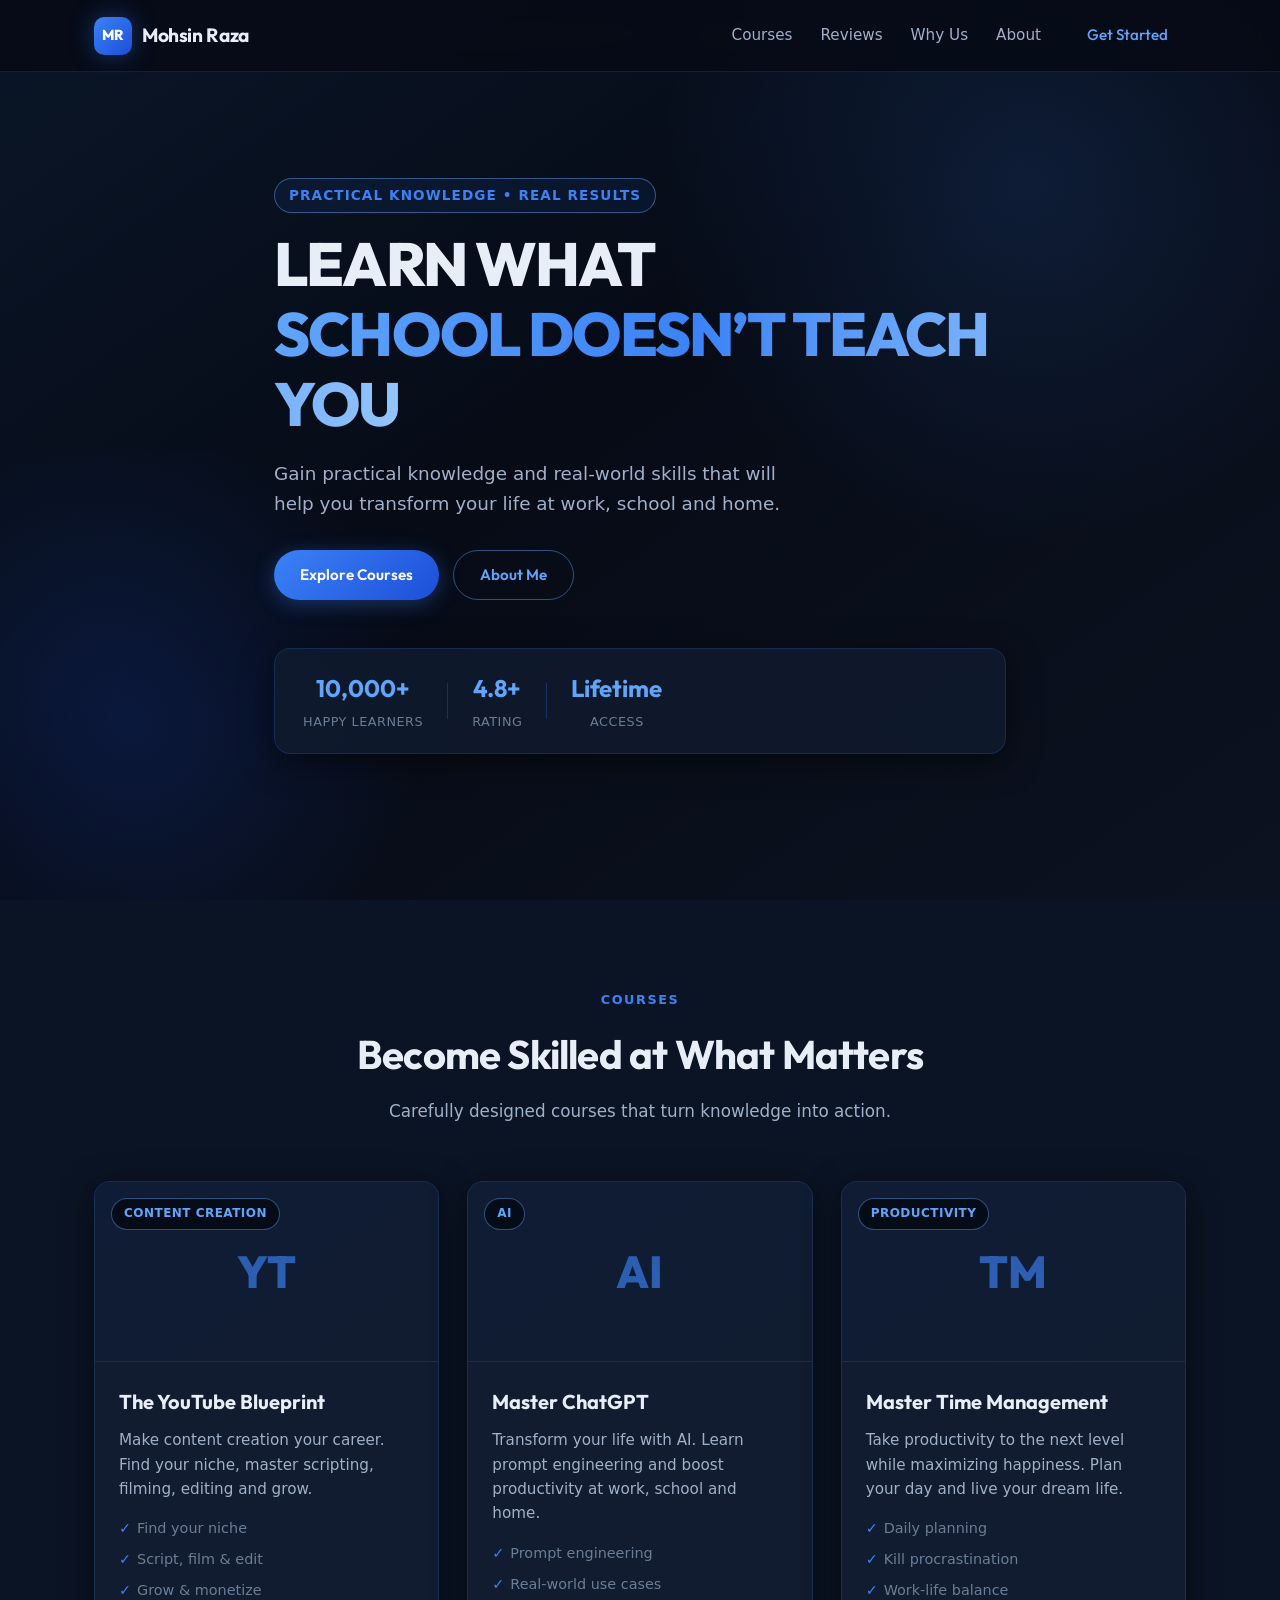
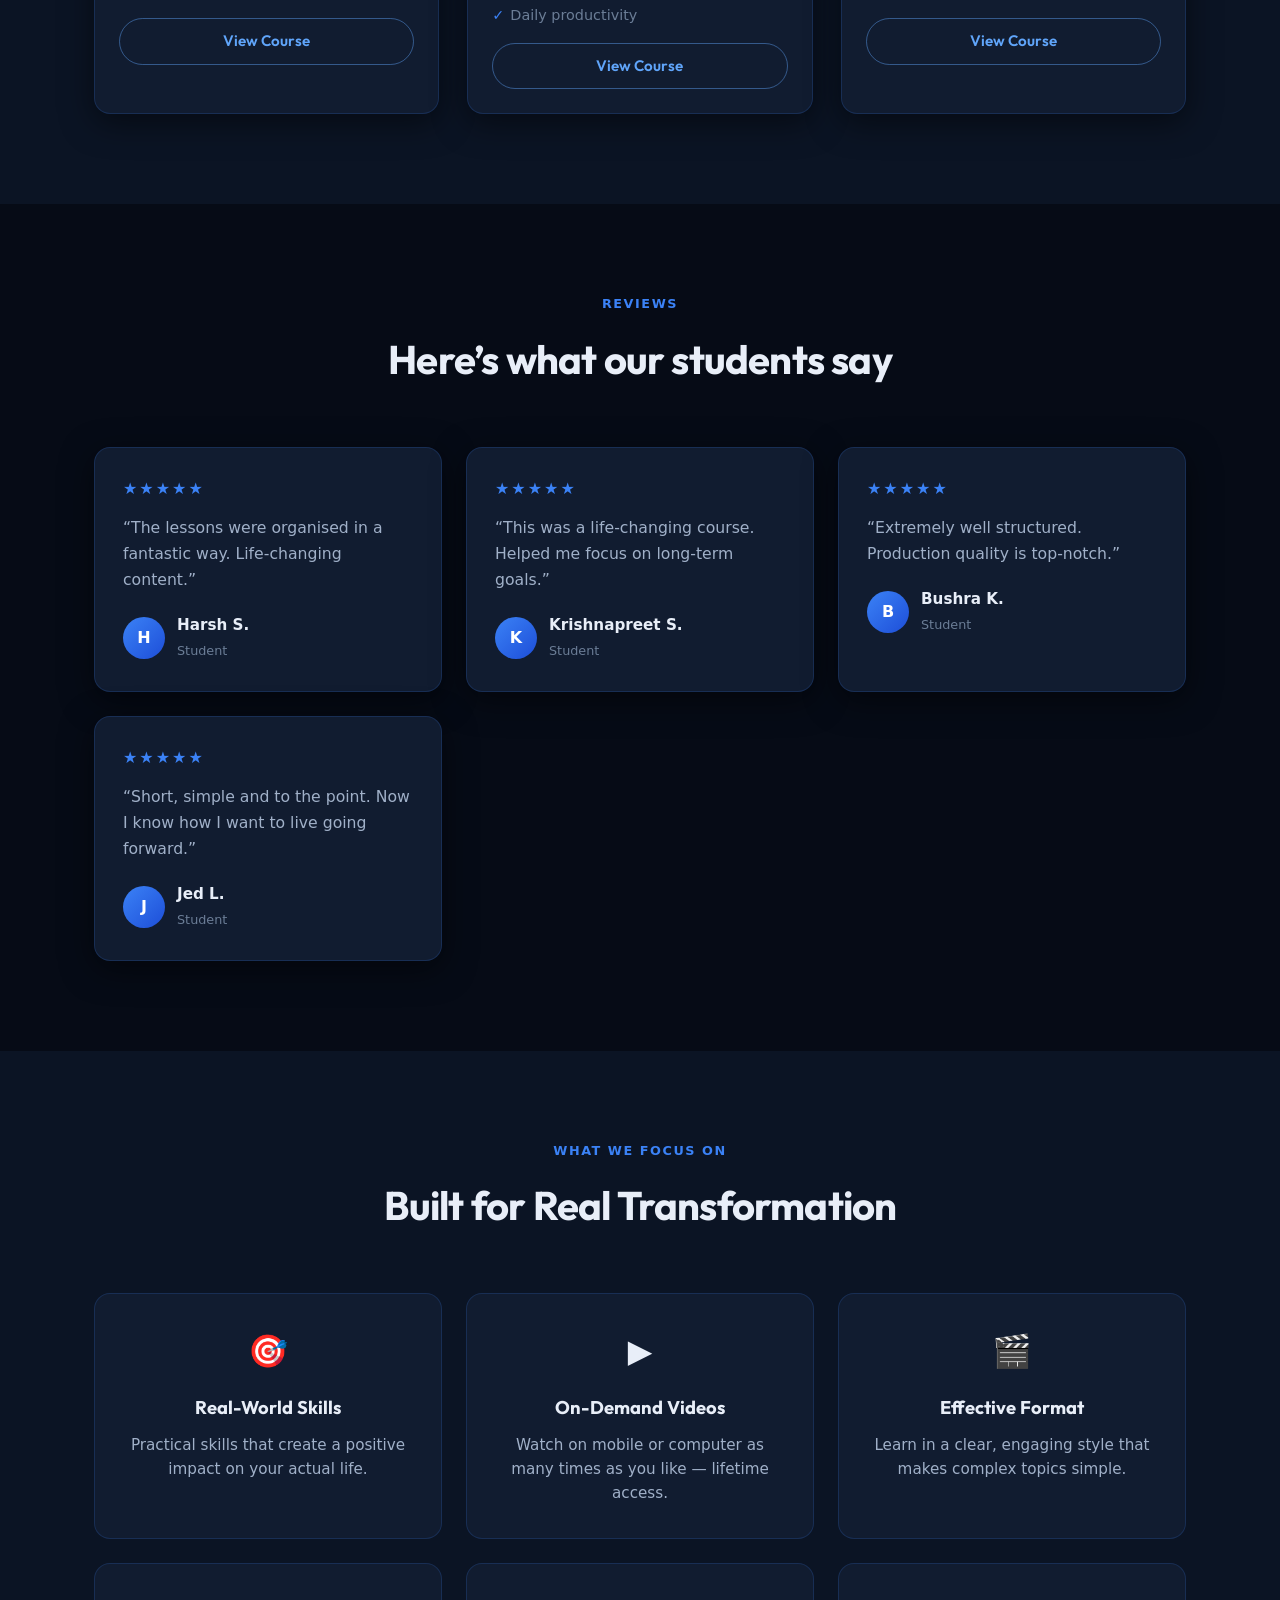
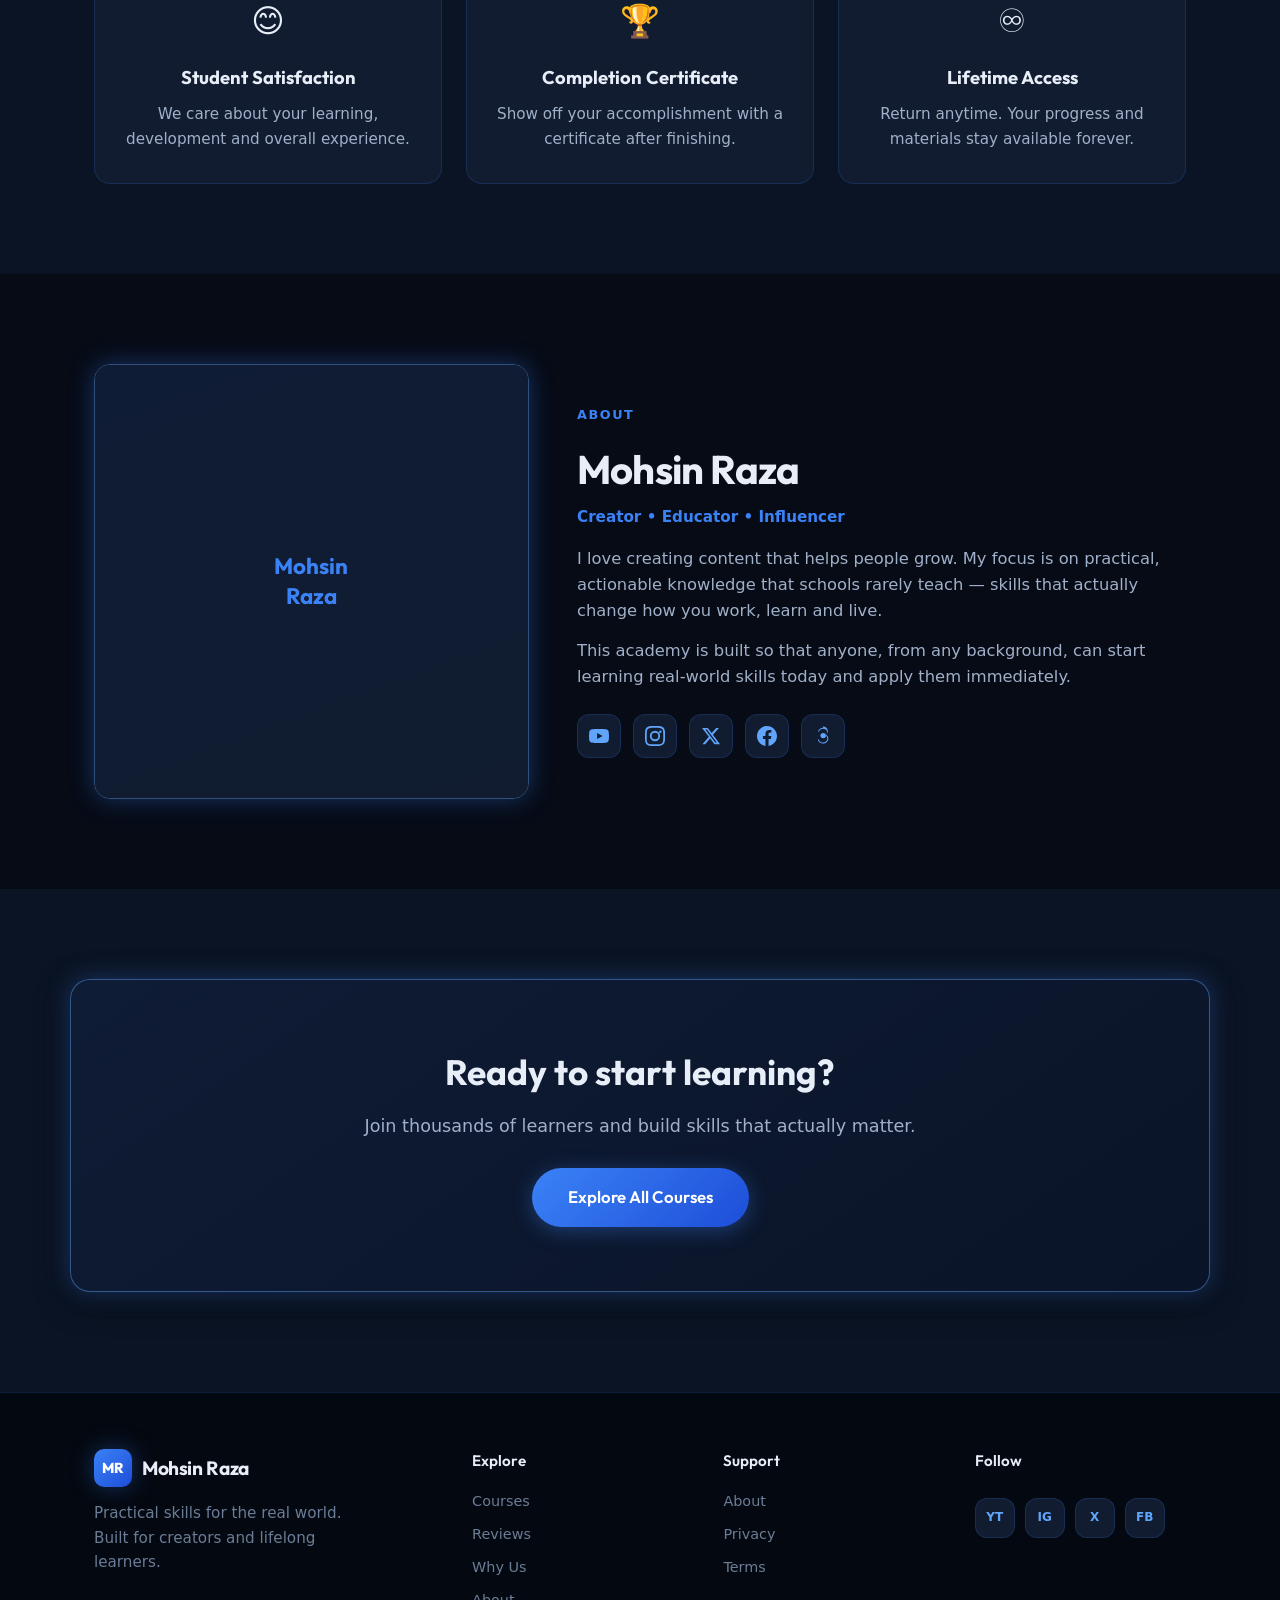
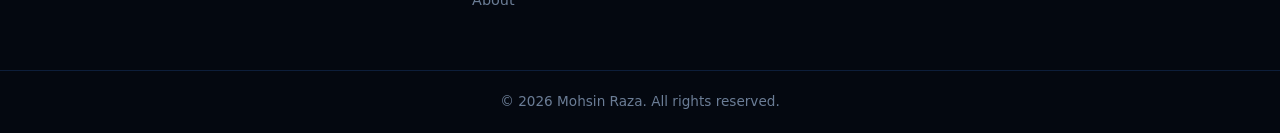
==== commit 046fadf7: "Update index.html" ====
--- a/index.html
+++ b/index.html
@@ -3,7 +3,7 @@
 <head>
   <meta charset="UTF-8" />
   <meta name="viewport" content="width=device-width, initial-scale=1.0" />
-  <title>Mohsin Razak Academy</title>
+  <title>Mohsin Raza Academy</title>
   <meta name="description" content="Practical skills that transform your life. Learn what school doesn't teach you." />
   <link rel="stylesheet" href="styles.css" />
   <link rel="preconnect" href="https://fonts.googleapis.com" />
